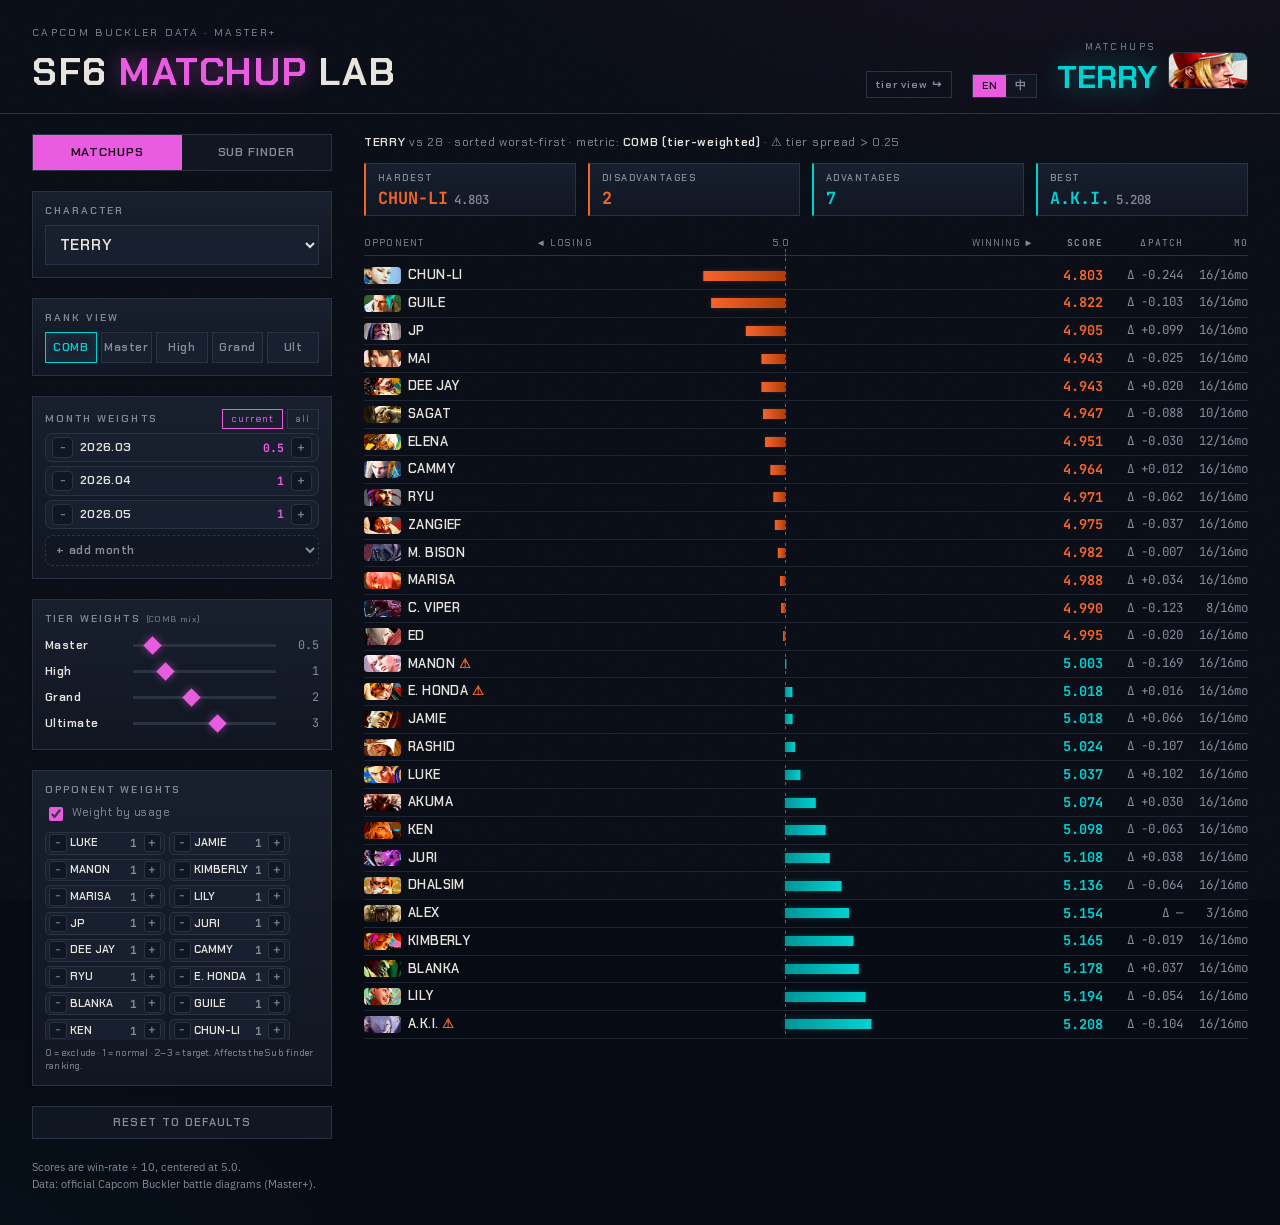
==== web/index.html @ d9acc2a7 "feat: usage-based default opponent weights (sqrt of play rate) Use the Buckler usagerate_master data" ====
<!DOCTYPE html>
<html lang="en">
<head>
  <meta charset="UTF-8">
  <meta name="viewport" content="width=device-width, initial-scale=1.0">
  <title>SF6 Matchup Lab</title>
  <meta name="description" content="Interactive Street Fighter 6 matchup explorer and sub-character finder, built on Capcom Buckler diagram data.">
  <link rel="preconnect" href="https://fonts.googleapis.com">
  <link rel="preconnect" href="https://fonts.gstatic.com" crossorigin>
  <link href="https://fonts.googleapis.com/css2?family=Chakra+Petch:wght@500;600;700&family=IBM+Plex+Sans:wght@400;500;600&family=JetBrains+Mono:wght@500;600;700&display=swap" rel="stylesheet">
  <link rel="stylesheet" href="style.css">
</head>
<body>
  <div class="noise" aria-hidden="true"></div>

  <header class="masthead">
    <div class="masthead-title">
      <span class="kicker" data-i18n="kicker">CAPCOM BUCKLER DATA · MASTER+</span>
      <h1>SF6 <em>MATCHUP</em> LAB</h1>
    </div>
    <div class="masthead-right">
      <a class="alt-link" href="../web-v2/">tier view ↪</a>
      <div class="lang-switch" role="group" aria-label="Language">
        <button data-lang="en" class="active">EN</button>
        <button data-lang="zh">中</button>
      </div>
      <div class="masthead-char">
        <div class="masthead-char-text">
          <span class="char-label" id="view-label">MATCHUPS</span>
          <span class="char-name" id="char-name">TERRY</span>
        </div>
        <img class="char-avatar" id="char-avatar" alt="">
      </div>
    </div>
  </header>

  <div class="layout">
    <aside class="rail" aria-label="Controls">
      <nav class="view-switch" role="tablist" aria-label="View">
        <button role="tab" aria-selected="true" data-view="match" class="active" data-i18n="viewMatch">Matchups</button>
        <button role="tab" aria-selected="false" data-view="subs" data-i18n="viewSubs">Sub finder</button>
      </nav>

      <section class="control">
        <label class="control-label" for="char-select" data-i18n="character">Character</label>
        <select id="char-select"></select>
      </section>

      <section class="control">
        <span class="control-label" id="rank-label" data-i18n="rankView">Rank view</span>
        <div class="rank-tabs" role="tablist" aria-labelledby="rank-label">
          <button role="tab" data-rank="comb" class="active" aria-selected="true" data-i18n="rankComb">COMB</button>
          <button role="tab" data-rank="36" aria-selected="false" data-i18n-rank="36">Master</button>
          <button role="tab" data-rank="40" aria-selected="false" data-i18n-rank="40">High</button>
          <button role="tab" data-rank="41" aria-selected="false" data-i18n-rank="41">Grand</button>
          <button role="tab" data-rank="42" aria-selected="false" data-i18n-rank="42">Ult</button>
        </div>
      </section>

      <section class="control">
        <div class="control-head">
          <span class="control-label" data-i18n="monthWeights">Month weights</span>
          <div class="presets">
            <button data-preset="current" class="active" data-i18n="presetCurrent">current</button>
            <button data-preset="all" data-i18n="presetAll">all</button>
          </div>
        </div>
        <div id="month-sliders"></div>
      </section>

      <section class="control" id="tier-control">
        <span class="control-label"><span data-i18n="tierWeights">Tier weights</span> <small data-i18n="combMix">(COMB mix)</small></span>
        <div id="tier-sliders"></div>
        <small class="tier-hint" id="tier-hint" data-i18n="tierHint">COMB only — pick COMB above</small>
      </section>

      <section class="control" id="exclude-control">
        <span class="control-label" data-i18n="exclude">Exclude characters</span>
        <label class="usage-toggle"><input type="checkbox" id="usage-toggle" checked>
          <span data-i18n="usageWeight">Weight by usage</span></label>
        <div class="exclude-chips" id="exclude-chips"></div>
        <small class="exclude-hint" data-i18n="excludeHint">drop low-sample opponents</small>
      </section>

      <button class="reset-btn" id="reset-btn" data-i18n="reset">Reset to defaults</button>

      <footer class="rail-foot">
        <p data-i18n-html="footer">Scores are win-rate ÷ 10, centered at 5.0.<br>
        Data: kakuhanapp.com mirror of official Buckler diagrams.</p>
      </footer>
    </aside>

    <main class="canvas">
      <div class="canvas-head" id="canvas-head"></div>
      <div class="kpis" id="kpis"></div>
      <div class="axis" id="axis" aria-hidden="true"></div>
      <div class="rows" id="rows" aria-live="polite"></div>
      <p class="loading" id="loading" data-i18n="loading">Loading matrix…</p>
    </main>
  </div>

  <script src="i18n.js"></script>
  <script src="scoring.js"></script>
  <script src="app.js"></script>
</body>
</html>
---- web/style.css ----
:root {
  --bg: oklch(15% 0.02 265);
  --surface: oklch(20% 0.025 265);
  --surface-2: oklch(24% 0.03 265);
  --line: oklch(32% 0.03 265);
  --text: oklch(92% 0.01 90);
  --text-dim: oklch(64% 0.02 265);
  --adv: oklch(78% 0.14 195);
  --adv-deep: oklch(60% 0.12 195);
  --dis: oklch(68% 0.19 40);
  --dis-deep: oklch(52% 0.16 40);
  --accent: oklch(70% 0.23 330);
  --even-line: oklch(50% 0.04 265);

  /* Latin faces first; CJK glyphs fall back to system Chinese fonts */
  --font-display: 'Chakra Petch', 'PingFang SC', 'Microsoft YaHei', sans-serif;
  --font-body: 'IBM Plex Sans', 'PingFang SC', 'Microsoft YaHei', system-ui, sans-serif;
  --font-mono: 'JetBrains Mono', ui-monospace, 'PingFang SC', monospace;

  --space-1: 0.375rem;
  --space-2: 0.75rem;
  --space-3: 1.25rem;
  --space-4: 2rem;

  --dur: 380ms;
  --ease: cubic-bezier(0.16, 1, 0.3, 1);
}

* { box-sizing: border-box; }

body {
  margin: 0;
  background:
    radial-gradient(1100px 500px at 85% -10%, oklch(24% 0.06 330 / 0.35), transparent 60%),
    radial-gradient(900px 600px at -10% 110%, oklch(24% 0.06 195 / 0.3), transparent 60%),
    var(--bg);
  color: var(--text);
  font-family: var(--font-body);
  font-size: 0.92rem;
  line-height: 1.45;
  min-height: 100vh;
}

.noise {
  position: fixed; inset: 0; pointer-events: none; z-index: 1; opacity: 0.05;
  background-image: url("data:image/svg+xml,%3Csvg xmlns='http://www.w3.org/2000/svg' width='160' height='160'%3E%3Cfilter id='n'%3E%3CfeTurbulence type='fractalNoise' baseFrequency='0.9' numOctaves='2'/%3E%3C/filter%3E%3Crect width='160' height='160' filter='url(%23n)'/%3E%3C/svg%3E");
}

/* ---------- masthead ---------- */

.masthead {
  display: flex; justify-content: space-between; align-items: flex-end;
  padding: var(--space-3) var(--space-4) var(--space-2);
  border-bottom: 1px solid var(--line);
  position: relative; z-index: 2;
}

.kicker {
  font-family: var(--font-display);
  font-size: 0.66rem; letter-spacing: 0.22em;
  color: var(--text-dim);
}

.masthead h1 {
  font-family: var(--font-display);
  font-weight: 700;
  font-size: clamp(1.5rem, 1rem + 2vw, 2.4rem);
  letter-spacing: 0.04em;
  margin: 0.1em 0 0;
}

.masthead h1 em {
  font-style: normal;
  color: var(--accent);
  text-shadow: 0 0 22px oklch(70% 0.23 330 / 0.45);
}

.masthead-right {
  display: flex; align-items: flex-end; gap: var(--space-3);
}

.lang-switch {
  display: flex; border: 1px solid var(--line);
  margin-bottom: 0.2rem;
}

.lang-switch button {
  font-family: var(--font-display);
  font-size: 0.66rem; font-weight: 600; letter-spacing: 0.08em;
  padding: 0.25rem 0.55rem;
  background: var(--surface); border: none; color: var(--text-dim);
  cursor: pointer;
  transition: color var(--dur) var(--ease), background var(--dur) var(--ease);
}

.lang-switch button.active {
  background: var(--accent);
  color: oklch(15% 0.05 330);
}

.lang-switch button:not(.active):hover { color: var(--text); }

.alt-link {
  font-family: var(--font-display);
  font-size: 0.66rem; font-weight: 600; letter-spacing: 0.08em;
  color: var(--text-dim); text-decoration: none;
  padding: 0.28rem 0.6rem; border: 1px solid var(--line);
  margin-bottom: 0.2rem;
  transition: color var(--dur) var(--ease), border-color var(--dur) var(--ease);
}

.alt-link:hover { color: var(--accent); border-color: var(--accent); }

.masthead-char { display: flex; align-items: center; justify-content: flex-end; gap: 0.7rem; }
.masthead-char-text { text-align: right; }

/* character headshots (100x46 landscape banner crops from kakuhanapp) */
.char-avatar {
  width: 5rem; aspect-ratio: 100 / 46; object-fit: cover;
  border-radius: 7px; border: 1px solid var(--line);
  background: var(--surface-2); flex: none;
}

.char-label {
  display: block;
  font-family: var(--font-display);
  font-size: 0.62rem; letter-spacing: 0.25em;
  color: var(--text-dim);
}

.char-name {
  font-family: var(--font-display);
  font-weight: 700;
  font-size: clamp(1.2rem, 0.8rem + 1.6vw, 2rem);
  color: var(--adv);
  text-shadow: 0 0 24px oklch(78% 0.14 195 / 0.4);
}

/* ---------- layout ---------- */

.layout {
  display: grid;
  grid-template-columns: 300px 1fr;
  gap: var(--space-4);
  padding: var(--space-3) var(--space-4) var(--space-4);
  position: relative; z-index: 2;
}

@media (max-width: 880px) {
  .layout { grid-template-columns: 1fr; gap: var(--space-3); }
  .masthead { padding-inline: var(--space-3); }
}

/* ---------- rail ---------- */

.rail {
  display: flex; flex-direction: column; gap: var(--space-3);
  align-self: start;
  position: sticky; top: var(--space-3);
}

@media (max-width: 880px) { .rail { position: static; } }

.view-switch {
  display: grid; grid-template-columns: 1fr 1fr;
  border: 1px solid var(--line);
  background: var(--surface);
}

.view-switch button {
  font-family: var(--font-display);
  font-size: 0.78rem; font-weight: 600; letter-spacing: 0.08em;
  text-transform: uppercase;
  padding: 0.6rem 0;
  background: none; border: none; color: var(--text-dim);
  cursor: pointer;
  transition: color var(--dur) var(--ease), background var(--dur) var(--ease);
}

.view-switch button.active {
  background: var(--accent);
  color: oklch(15% 0.05 330);
}

.view-switch button:not(.active):hover { color: var(--text); }

.control {
  background: linear-gradient(180deg, var(--surface-2), var(--surface));
  border: 1px solid var(--line);
  padding: var(--space-2) var(--space-2) var(--space-2);
  box-shadow: 0 1px 3px oklch(0% 0 0 / 0.25);
}

.control-label {
  display: block;
  font-family: var(--font-display);
  font-size: 0.64rem; font-weight: 600; letter-spacing: 0.2em;
  text-transform: uppercase;
  color: var(--text-dim);
  margin-bottom: var(--space-1);
}

.control-label small { letter-spacing: 0.08em; opacity: 0.7; text-transform: none; }

.control-head { display: flex; justify-content: space-between; align-items: baseline; }

select {
  width: 100%;
  background: var(--surface-2);
  color: var(--text);
  border: 1px solid var(--line);
  font-family: var(--font-display);
  font-size: 0.95rem; font-weight: 600; letter-spacing: 0.05em;
  padding: 0.5rem 0.6rem;
}

select:focus-visible, button:focus-visible, input:focus-visible {
  outline: 2px solid var(--accent);
  outline-offset: 1px;
}

.rank-tabs { display: grid; grid-template-columns: repeat(5, 1fr); gap: 4px; }

.rank-tabs button {
  font-family: var(--font-display);
  font-size: 0.72rem; font-weight: 600; letter-spacing: 0.05em;
  padding: 0.45rem 0;
  background: var(--surface-2); border: 1px solid var(--line);
  color: var(--text-dim); cursor: pointer;
  transition: all var(--dur) var(--ease);
}

.rank-tabs button.active {
  border-color: var(--adv);
  color: var(--adv);
  box-shadow: inset 0 0 12px oklch(78% 0.14 195 / 0.12);
}

.presets { display: flex; gap: 4px; }

.presets button {
  font-family: var(--font-display);
  font-size: 0.62rem; letter-spacing: 0.1em;
  padding: 0.15rem 0.5rem;
  background: var(--surface-2); border: 1px solid var(--line);
  color: var(--text-dim); cursor: pointer;
}

.presets button.active { border-color: var(--accent); color: var(--accent); }

.slider-row {
  display: grid;
  grid-template-columns: 4.8rem 1fr 2.2rem;
  align-items: center; gap: 0.6rem;
  padding: 0.28rem 0;
}

.slider-row .slider-name {
  font-family: var(--font-display);
  font-size: 0.74rem; font-weight: 600; letter-spacing: 0.04em;
  color: var(--text);
}

.slider-row .slider-val {
  font-family: var(--font-mono);
  font-size: 0.74rem; text-align: right;
  color: var(--text-dim);
  font-variant-numeric: tabular-nums;
}

/* month weights — active-only stepper list + add picker */
#month-sliders { display: flex; flex-direction: column; gap: 4px; }
.month-w {
  display: grid; grid-template-columns: 1.3rem 1fr 2rem 1.3rem;
  align-items: center; gap: 0.4rem;
  background: var(--surface-2); border: 1px solid var(--line);
  border-radius: 7px; padding: 0.2rem 0.4rem;
}
.month-w .month-name { font-family: var(--font-display); font-size: 0.74rem; font-weight: 600; letter-spacing: 0.04em; color: var(--text); }
.month-w .month-val { font-family: var(--font-mono); font-size: 0.72rem; font-weight: 700; text-align: right; color: var(--accent); font-variant-numeric: tabular-nums; }
.month-step {
  font-family: var(--font-mono); font-size: 0.82rem; line-height: 1;
  width: 1.3rem; height: 1.3rem; padding: 0;
  background: var(--surface); color: var(--text-dim);
  border: 1px solid var(--line); border-radius: 4px; cursor: pointer;
}
.month-step:hover { color: var(--text); border-color: var(--accent); }
.month-add {
  width: 100%; margin-top: 2px;
  font-family: var(--font-display); font-size: 0.74rem; font-weight: 600;
  padding: 0.34rem 0.4rem;
  background: var(--surface); color: var(--text-dim);
  border: 1px dashed var(--line); border-radius: 7px; cursor: pointer;
}
.month-add:hover { border-color: var(--accent); color: var(--text); }

.usage-toggle {
  display: flex; align-items: center; gap: 0.4rem;
  font-family: var(--font-display); font-size: 0.72rem; letter-spacing: 0.04em;
  color: var(--text-dim); cursor: pointer; margin: 0.1rem 0 0.5rem;
}
.usage-toggle input { accent-color: var(--accent); width: 14px; height: 14px; cursor: pointer; }
.usage-toggle:hover { color: var(--text); }

input[type="range"] {
  -webkit-appearance: none; appearance: none;
  width: 100%; height: 3px;
  background: var(--line);
  cursor: pointer;
}

input[type="range"]::-webkit-slider-thumb {
  -webkit-appearance: none; appearance: none;
  width: 13px; height: 13px;
  background: var(--accent);
  border: none; border-radius: 0;
  transform: rotate(45deg);
  box-shadow: 0 0 8px oklch(70% 0.23 330 / 0.5);
}

input[type="range"]::-moz-range-thumb {
  width: 13px; height: 13px;
  background: var(--accent);
  border: none; border-radius: 0;
  transform: rotate(45deg);
}

.check {
  display: flex; align-items: center; gap: 0.5rem;
  font-size: 0.82rem; cursor: pointer;
}

.check small { color: var(--text-dim); }

.check input { accent-color: var(--accent); }

.rail-foot p {
  font-size: 0.7rem; color: var(--text-dim);
  margin: 0; line-height: 1.5;
}

/* per-opponent weight steppers */
.exclude-chips {
  display: flex; flex-wrap: wrap; gap: 4px;
  max-height: 13rem; overflow-y: auto;
}
.exclude-hint {
  display: block; font-family: var(--font-display);
  font-size: 0.6rem; letter-spacing: 0.02em; color: var(--text-dim);
  margin-top: var(--space-1); line-height: 1.4;
}
.opp-w {
  display: inline-flex; align-items: center; gap: 0.2rem;
  background: var(--surface-2); border: 1px solid var(--line);
  border-radius: 5px; padding: 0.1rem 0.2rem;
}
.opp-w .opp-name {
  font-family: var(--font-display); font-size: 0.68rem; font-weight: 600;
  color: var(--text); min-width: 3.4rem;
}
.opp-w .opp-val {
  font-family: var(--font-mono); font-size: 0.7rem; font-weight: 700;
  color: var(--text-dim); min-width: 0.8rem; text-align: center;
}
.opp-step {
  font-family: var(--font-mono); font-size: 0.8rem; line-height: 1;
  width: 1.1rem; height: 1.1rem; padding: 0;
  background: var(--surface); color: var(--text-dim);
  border: 1px solid var(--line); border-radius: 3px; cursor: pointer;
}
.opp-step:hover { color: var(--text); border-color: var(--accent); }
.opp-w.excluded { opacity: 0.5; }
.opp-w.excluded .opp-name { text-decoration: line-through; }
.opp-w.excluded .opp-val { color: var(--dis); }
.opp-w.targeted { border-color: var(--accent); box-shadow: inset 0 0 0 1px var(--accent); }
.opp-w.targeted .opp-val { color: var(--accent); }

/* tier weights disabled when a single rank is in view (COMB-only control) */
.control.disabled #tier-sliders { opacity: 0.35; pointer-events: none; }
.tier-hint {
  display: none;
  font-family: var(--font-display);
  font-size: 0.62rem; letter-spacing: 0.04em;
  color: var(--accent);
  margin-top: var(--space-1);
}
.control.disabled .tier-hint { display: block; }

.reset-btn {
  font-family: var(--font-display);
  font-size: 0.7rem; font-weight: 600; letter-spacing: 0.12em;
  text-transform: uppercase;
  padding: 0.55rem;
  background: var(--surface); color: var(--text-dim);
  border: 1px solid var(--line);
  cursor: pointer;
  transition: color var(--dur) var(--ease), border-color var(--dur) var(--ease);
}

.reset-btn:hover { color: var(--accent); border-color: var(--accent); }

/* ---------- canvas ---------- */

.canvas { min-width: 0; }

.canvas-head {
  font-family: var(--font-display);
  font-size: 0.74rem; letter-spacing: 0.06em;
  color: var(--text-dim);
  margin-bottom: var(--space-2);
  min-height: 1.2em;
}

.canvas-head b { color: var(--text); font-weight: 600; }

/* key-indicator strip — scannable headline metrics above the table */
.kpis {
  display: flex; gap: var(--space-2);
  margin-bottom: var(--space-3); flex-wrap: wrap;
}

.kpi {
  flex: 1 1 0; min-width: 7.5rem;
  background: linear-gradient(180deg, var(--surface-2), var(--surface));
  border: 1px solid var(--line);
  border-left: 2px solid var(--line);
  padding: 0.5rem 0.75rem;
  display: flex; flex-direction: column; gap: 0.2rem;
}

.kpi.adv { border-left-color: var(--adv); }
.kpi.dis { border-left-color: var(--dis); }

.kpi-label {
  font-family: var(--font-display);
  font-size: 0.58rem; font-weight: 600; letter-spacing: 0.16em;
  text-transform: uppercase; color: var(--text-dim);
}

.kpi-val {
  font-family: var(--font-mono); font-weight: 700;
  font-size: 1.05rem; line-height: 1.1;
  display: flex; align-items: baseline; gap: 0.4rem;
  white-space: nowrap; overflow: hidden; text-overflow: ellipsis;
}

.kpi.adv .kpi-val { color: var(--adv); }
.kpi.dis .kpi-val { color: var(--dis); }

.kpi-val small {
  font-family: var(--font-mono); font-size: 0.78rem; font-weight: 500;
  color: var(--text-dim);
}

body.view-match { --num-col: 12.6rem; }
body.view-subs { --num-col: 24rem; }

.axis {
  display: grid;
  grid-template-columns: var(--name-col, 10rem) 1fr var(--num-col, 12.6rem);
  gap: var(--space-2);
  font-family: var(--font-display);
  font-size: 0.6rem; letter-spacing: 0.12em;
  color: var(--text-dim);
  padding-bottom: 0.3rem;
  border-bottom: 1px solid var(--line);
  margin-bottom: 0.4rem;
}

.axis .axis-bar { display: flex; justify-content: space-between; position: relative; }

.axis .axis-bar::after {
  content: ''; position: absolute; left: 50%; top: 1.3em; bottom: -0.7rem;
  border-left: 1px dashed var(--even-line);
}

.rows { display: flex; flex-direction: column; position: relative; }

.row {
  display: grid;
  grid-template-columns: var(--name-col, 10rem) 1fr var(--num-col, 12.6rem);
  gap: var(--space-2);
  align-items: center;
  padding: 0.22rem 0;
  border-bottom: 1px solid oklch(26% 0.025 265);
  transition: background var(--dur) var(--ease);
}

.row { cursor: pointer; }
.row:hover { background: oklch(22% 0.03 265 / 0.6); }
.row:hover .name { color: var(--accent); }

.row .name {
  display: flex; align-items: center; gap: 0.45rem; min-width: 0;
}
.row-avatar {
  width: 2.3rem; aspect-ratio: 100 / 46; object-fit: cover;
  border-radius: 4px; flex: none; background: var(--surface-2);
}
.row .row-name-text {
  font-family: var(--font-display);
  font-size: 0.8rem; font-weight: 600; letter-spacing: 0.03em;
  white-space: nowrap; overflow: hidden; text-overflow: ellipsis;
}

.row .name .flag { color: var(--dis); margin-left: 0.3em; }

.bar-track { position: relative; height: 14px; }

.bar-track::before {
  content: ''; position: absolute; left: 50%; top: -3px; bottom: -3px;
  border-left: 1px dashed var(--even-line);
}

.bar {
  position: absolute; top: 2px; bottom: 2px; width: 50%;
  transform-origin: left center;
  transform: scaleX(0);
  transition: transform var(--dur) var(--ease), background var(--dur) var(--ease);
}

.bar.adv {
  left: 50%;
  background: linear-gradient(90deg, var(--adv-deep), var(--adv));
  box-shadow: 0 0 10px oklch(78% 0.14 195 / 0.25);
}

.bar.dis {
  left: 0; transform-origin: right center;
  background: linear-gradient(270deg, var(--dis-deep), var(--dis));
  box-shadow: 0 0 10px oklch(68% 0.19 40 / 0.25);
}

/* Shared numeric columns: identical fixed widths in the axis header and every
   data row, so values line up under their labels in both languages. */
.nums {
  display: flex; justify-content: flex-end; gap: 0.7rem;
  font-variant-numeric: tabular-nums; white-space: nowrap;
}
/* separate the score group (COVER/SPEC/STR) from the cue group (W3/CORR/SHARED) */
.nums .c-w3 { margin-left: 0.6rem; }

.row .nums { font-size: 0.78rem; }

.col-main { font-family: var(--font-mono); font-weight: 700; text-align: right; }
.col-sub { font-family: var(--font-mono); color: var(--text-dim); text-align: right; }

.row .nums .col-main { font-size: 0.85rem; }
.col-main.adv { color: var(--adv); }
.col-main.dis { color: var(--dis); }
.col-sub.neg, .col-sub.adv { color: var(--adv); }
.col-sub.pos, .col-sub.dis { color: var(--dis); }

/* sortable sub-finder column headers (axis row only) */
.axis .col-sort { cursor: pointer; transition: color var(--duration-fast, 150ms) ease; }
.axis .col-sort:hover { color: var(--text); }
.axis .col-sort.active { color: var(--accent); }

/* per-column fixed widths (match view) */
.c-score { width: 3.6rem; }
.c-dpatch { width: 4.4rem; }
.c-mo { width: 3.4rem; }
/* per-column fixed widths (subs view) */
.c-cover { width: 3.5rem; }
.c-spec { width: 3.5rem; }
.c-str { width: 2.9rem; }
.c-w3 { width: 3.3rem; }
.c-corr { width: 3.1rem; }
.c-shared { width: 3.2rem; }

.loading { color: var(--text-dim); font-family: var(--font-display); letter-spacing: 0.1em; }

@media (max-width: 640px) {
  :root { --name-col: 6.2rem; }
  body.view-match, body.view-subs { --num-col: 4rem; }
  .col-sub { display: none; }
  .row-avatar { display: none; }
}

@media (prefers-reduced-motion: reduce) {
  * { transition-duration: 0.01ms !important; }
}
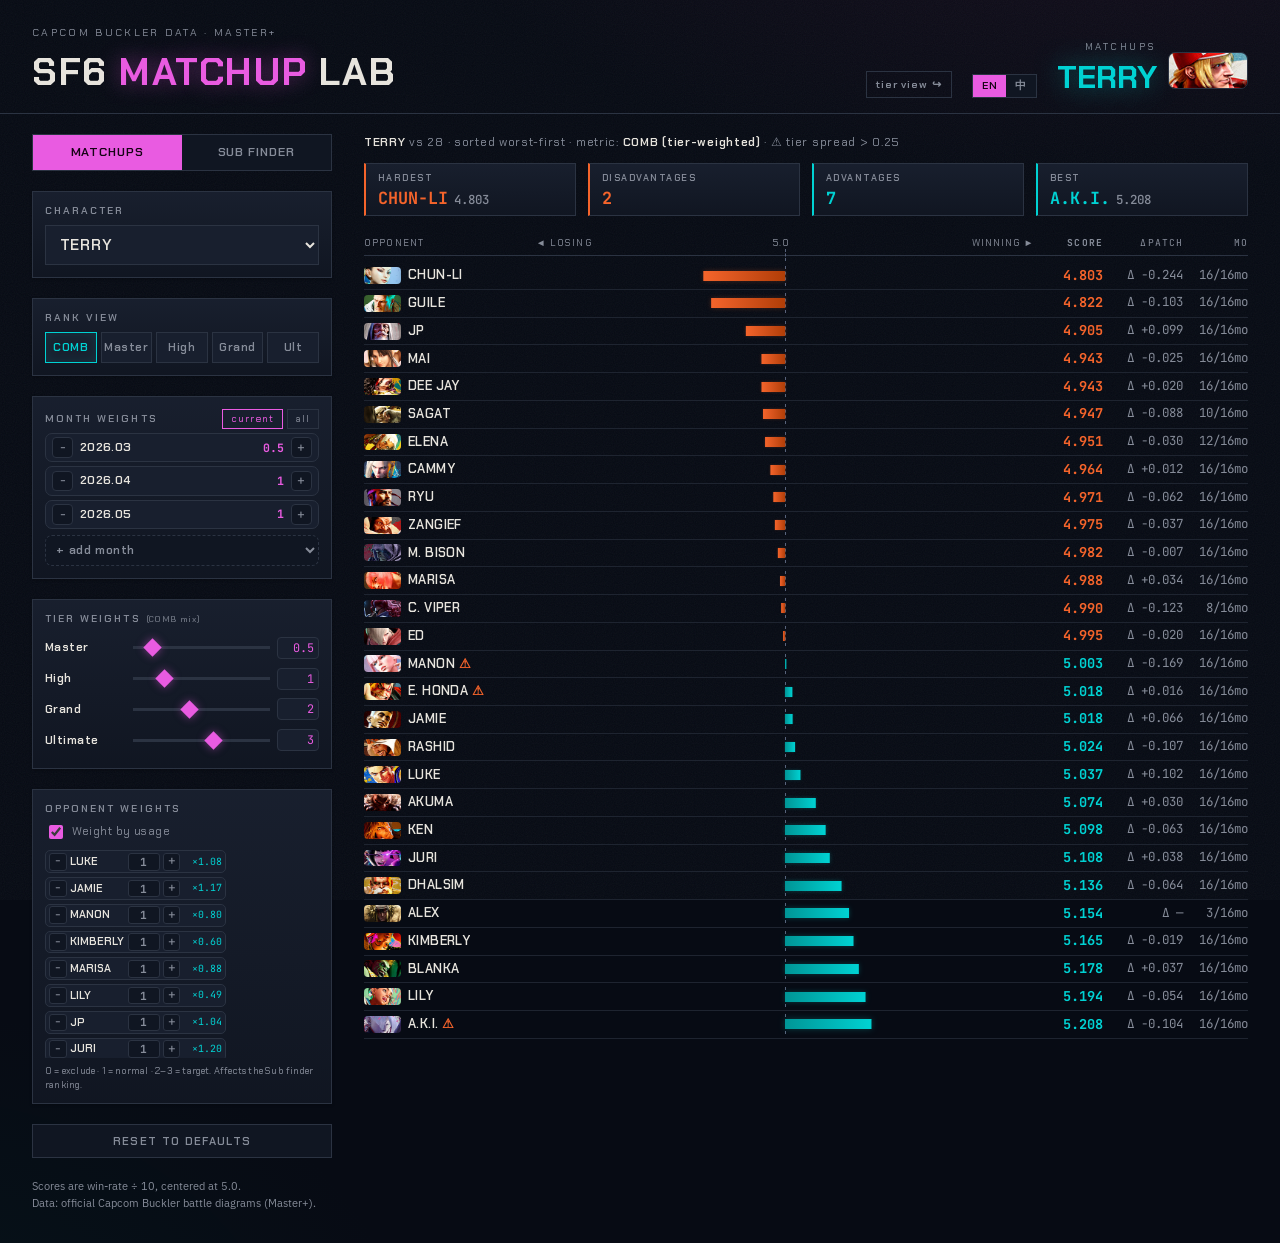
==== commit 27030efe: "docs: synthesize improvement ideas; fix stale v1 footer attribution - Add algorithm/UX/social idea a" ====
--- a/web/index.html
+++ b/web/index.html
@@ -86,7 +86,7 @@
 
       <footer class="rail-foot">
         <p data-i18n-html="footer">Scores are win-rate ÷ 10, centered at 5.0.<br>
-        Data: kakuhanapp.com mirror of official Buckler diagrams.</p>
+        Data: official Capcom Buckler battle diagrams (Master+).</p>
       </footer>
     </aside>
 
--- a/web/style.css
+++ b/web/style.css
@@ -250,7 +250,7 @@
 
 .slider-row {
   display: grid;
-  grid-template-columns: 4.8rem 1fr 2.2rem;
+  grid-template-columns: 4.8rem 1fr 2.6rem;
   align-items: center; gap: 0.6rem;
   padding: 0.28rem 0;
 }
@@ -261,12 +261,19 @@
   color: var(--text);
 }
 
+/* editable numeric value box (tier weights) */
 .slider-row .slider-val {
-  font-family: var(--font-mono);
+  width: 100%; font-family: var(--font-mono);
   font-size: 0.74rem; text-align: right;
-  color: var(--text-dim);
-  font-variant-numeric: tabular-nums;
-}
+  color: var(--accent); font-variant-numeric: tabular-nums;
+  background: var(--surface-2); border: 1px solid var(--line);
+  border-radius: 4px; padding: 0.12rem 0.25rem;
+}
+.slider-row .slider-val:focus-visible { outline: 1px solid var(--accent); }
+/* hide number spinners */
+.slider-val::-webkit-outer-spin-button, .slider-val::-webkit-inner-spin-button,
+.opp-val::-webkit-outer-spin-button, .opp-val::-webkit-inner-spin-button { -webkit-appearance: none; margin: 0; }
+.slider-val, .opp-val { -moz-appearance: textfield; }
 
 /* month weights — active-only stepper list + add picker */
 #month-sliders { display: flex; flex-direction: column; gap: 4px; }
@@ -360,8 +367,16 @@
 }
 .opp-w .opp-val {
   font-family: var(--font-mono); font-size: 0.7rem; font-weight: 700;
-  color: var(--text-dim); min-width: 0.8rem; text-align: center;
-}
+  color: var(--text-dim); width: 2rem; text-align: center;
+  background: var(--surface); border: 1px solid var(--line);
+  border-radius: 3px; padding: 0.05rem 0.1rem;
+}
+.opp-w .opp-val:focus-visible { outline: 1px solid var(--accent); }
+.opp-w .opp-usage {
+  font-family: var(--font-mono); font-size: 0.62rem; color: var(--adv);
+  min-width: 2.4rem; text-align: right;
+}
+.opp-w .opp-usage:empty { display: none; }
 .opp-step {
   font-family: var(--font-mono); font-size: 0.8rem; line-height: 1;
   width: 1.1rem; height: 1.1rem; padding: 0;
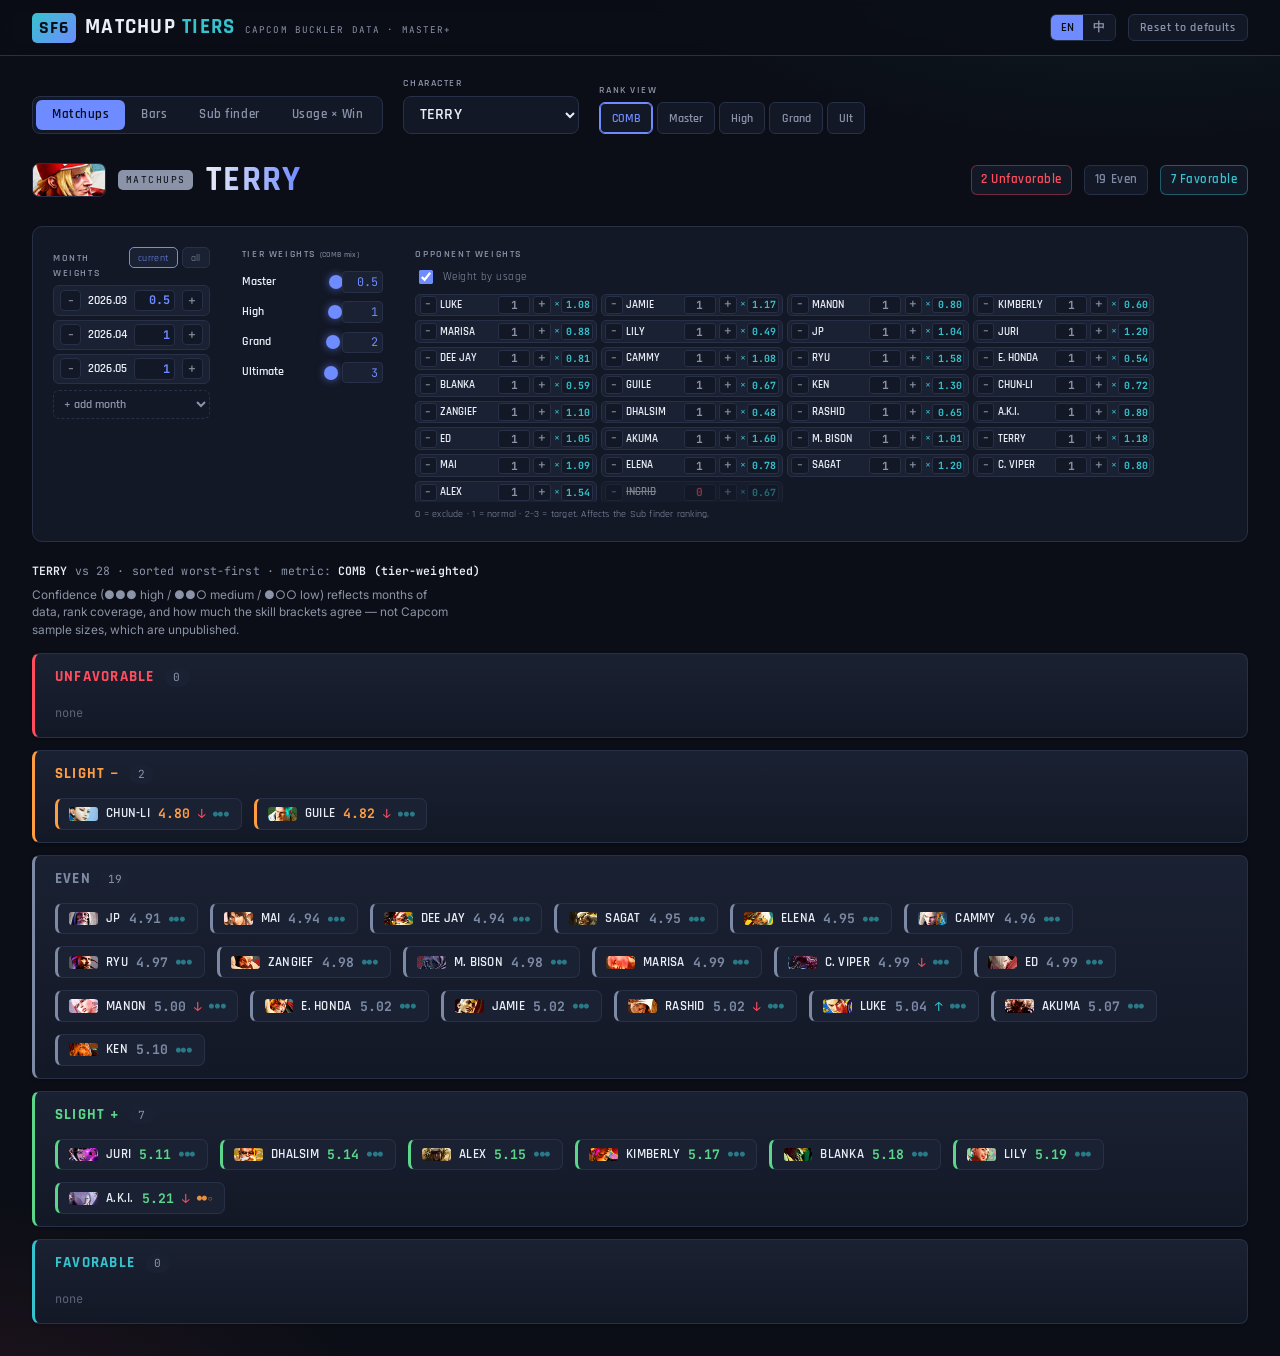
==== commit 22d088b1: "refactor(web): make merged v2 the canonical /web/; redirect /web-v2/ v1's bar table now lives as the" ====
--- a/web/index.html
+++ b/web/index.html
@@ -4,60 +4,63 @@
   <meta charset="UTF-8">
   <meta name="viewport" content="width=device-width, initial-scale=1.0">
   <title>SF6 Matchup Lab</title>
-  <meta name="description" content="Interactive Street Fighter 6 matchup explorer and sub-character finder, built on Capcom Buckler diagram data.">
+  <meta name="description" content="Street Fighter 6 matchup tier list and sub-character finder, built on Capcom Buckler diagram data.">
   <link rel="preconnect" href="https://fonts.googleapis.com">
   <link rel="preconnect" href="https://fonts.gstatic.com" crossorigin>
-  <link href="https://fonts.googleapis.com/css2?family=Chakra+Petch:wght@500;600;700&family=IBM+Plex+Sans:wght@400;500;600&family=JetBrains+Mono:wght@500;600;700&display=swap" rel="stylesheet">
+  <link href="https://fonts.googleapis.com/css2?family=Rajdhani:wght@500;600;700&family=Inter:wght@400;500;600&family=JetBrains+Mono:wght@500;600;700&display=swap" rel="stylesheet">
   <link rel="stylesheet" href="style.css">
 </head>
 <body>
-  <div class="noise" aria-hidden="true"></div>
-
-  <header class="masthead">
-    <div class="masthead-title">
-      <span class="kicker" data-i18n="kicker">CAPCOM BUCKLER DATA · MASTER+</span>
-      <h1>SF6 <em>MATCHUP</em> LAB</h1>
+  <header class="topbar">
+    <div class="brand">
+      <span class="brand-mark">SF6</span>
+      <span class="brand-name">MATCHUP <em>TIERS</em></span>
+      <span class="brand-kicker" data-i18n="kicker">CAPCOM BUCKLER DATA · MASTER+</span>
     </div>
-    <div class="masthead-right">
-      <a class="alt-link" href="../web-v2/">tier view ↪</a>
+    <div class="topbar-right">
       <div class="lang-switch" role="group" aria-label="Language">
         <button data-lang="en" class="active">EN</button>
         <button data-lang="zh">中</button>
       </div>
-      <div class="masthead-char">
-        <div class="masthead-char-text">
-          <span class="char-label" id="view-label">MATCHUPS</span>
-          <span class="char-name" id="char-name">TERRY</span>
-        </div>
-        <img class="char-avatar" id="char-avatar" alt="">
-      </div>
+      <button class="reset-btn" id="reset-btn" data-i18n="reset">Reset to defaults</button>
     </div>
   </header>
 
-  <div class="layout">
-    <aside class="rail" aria-label="Controls">
-      <nav class="view-switch" role="tablist" aria-label="View">
-        <button role="tab" aria-selected="true" data-view="match" class="active" data-i18n="viewMatch">Matchups</button>
-        <button role="tab" aria-selected="false" data-view="subs" data-i18n="viewSubs">Sub finder</button>
-      </nav>
+  <div class="toolbar">
+    <nav class="view-switch" role="tablist" aria-label="View">
+      <button role="tab" aria-selected="true" data-view="match" class="active" data-i18n="viewMatch">Matchups</button>
+      <button role="tab" aria-selected="false" data-view="bars" data-i18n="viewBars">Bars</button>
+      <button role="tab" aria-selected="false" data-view="subs" data-i18n="viewSubs">Sub finder</button>
+      <button role="tab" aria-selected="false" data-view="scatter" data-i18n="viewScatter">Usage × Win</button>
+    </nav>
+    <label class="char-field">
+      <span class="control-label" data-i18n="character">Character</span>
+      <select id="char-select"></select>
+    </label>
+    <div class="rank-field">
+      <span class="control-label" id="rank-label" data-i18n="rankView">Rank view</span>
+      <div class="rank-tabs" role="tablist" aria-labelledby="rank-label">
+        <button role="tab" data-rank="comb" class="active" aria-selected="true" data-i18n="rankComb">COMB</button>
+        <button role="tab" data-rank="36" aria-selected="false" data-i18n-rank="36">Master</button>
+        <button role="tab" data-rank="40" aria-selected="false" data-i18n-rank="40">High</button>
+        <button role="tab" data-rank="41" aria-selected="false" data-i18n-rank="41">Grand</button>
+        <button role="tab" data-rank="42" aria-selected="false" data-i18n-rank="42">Ult</button>
+      </div>
+    </div>
+  </div>
 
-      <section class="control">
-        <label class="control-label" for="char-select" data-i18n="character">Character</label>
-        <select id="char-select"></select>
-      </section>
+  <main class="board">
+    <section class="hero">
+      <div class="hero-id">
+        <img class="char-avatar" id="char-avatar" alt="">
+        <span class="view-label" id="view-label">MATCHUPS</span>
+        <span class="char-name" id="char-name">TERRY</span>
+      </div>
+      <div class="hero-summary" id="hero-summary"></div>
+    </section>
 
-      <section class="control">
-        <span class="control-label" id="rank-label" data-i18n="rankView">Rank view</span>
-        <div class="rank-tabs" role="tablist" aria-labelledby="rank-label">
-          <button role="tab" data-rank="comb" class="active" aria-selected="true" data-i18n="rankComb">COMB</button>
-          <button role="tab" data-rank="36" aria-selected="false" data-i18n-rank="36">Master</button>
-          <button role="tab" data-rank="40" aria-selected="false" data-i18n-rank="40">High</button>
-          <button role="tab" data-rank="41" aria-selected="false" data-i18n-rank="41">Grand</button>
-          <button role="tab" data-rank="42" aria-selected="false" data-i18n-rank="42">Ult</button>
-        </div>
-      </section>
-
-      <section class="control">
+    <section class="controls-card">
+      <div class="ctl-group">
         <div class="control-head">
           <span class="control-label" data-i18n="monthWeights">Month weights</span>
           <div class="presets">
@@ -66,38 +69,26 @@
           </div>
         </div>
         <div id="month-sliders"></div>
-      </section>
-
-      <section class="control" id="tier-control">
+      </div>
+      <div class="ctl-group" id="tier-control">
         <span class="control-label"><span data-i18n="tierWeights">Tier weights</span> <small data-i18n="combMix">(COMB mix)</small></span>
         <div id="tier-sliders"></div>
         <small class="tier-hint" id="tier-hint" data-i18n="tierHint">COMB only — pick COMB above</small>
-      </section>
-
-      <section class="control" id="exclude-control">
+      </div>
+      <div class="ctl-group ctl-group-end" id="exclude-control">
         <span class="control-label" data-i18n="exclude">Exclude characters</span>
         <label class="usage-toggle"><input type="checkbox" id="usage-toggle" checked>
           <span data-i18n="usageWeight">Weight by usage</span></label>
         <div class="exclude-chips" id="exclude-chips"></div>
         <small class="exclude-hint" data-i18n="excludeHint">drop low-sample opponents</small>
-      </section>
+      </div>
+    </section>
 
-      <button class="reset-btn" id="reset-btn" data-i18n="reset">Reset to defaults</button>
-
-      <footer class="rail-foot">
-        <p data-i18n-html="footer">Scores are win-rate ÷ 10, centered at 5.0.<br>
-        Data: official Capcom Buckler battle diagrams (Master+).</p>
-      </footer>
-    </aside>
-
-    <main class="canvas">
-      <div class="canvas-head" id="canvas-head"></div>
-      <div class="kpis" id="kpis"></div>
-      <div class="axis" id="axis" aria-hidden="true"></div>
-      <div class="rows" id="rows" aria-live="polite"></div>
-      <p class="loading" id="loading" data-i18n="loading">Loading matrix…</p>
-    </main>
-  </div>
+    <div class="caption" id="caption"></div>
+    <p class="reliab-legend" id="reliab-legend" hidden></p>
+    <div class="lanes" id="lanes" aria-live="polite"></div>
+    <p class="loading" id="loading" data-i18n="loading">Loading matrix…</p>
+  </main>
 
   <script src="i18n.js"></script>
   <script src="scoring.js"></script>
--- a/web/style.css
+++ b/web/style.css
@@ -1,597 +1,546 @@
+/* SF6 Matchup Lab — v2 "Tier View": bold dark esports tier-list.
+   Red↔blue "versus" diverging tier palette, indigo UI accent, condensed display.
+   Shares app/scoring/i18n logic with v1; distinct IA (chips grouped into bands). */
+
 :root {
-  --bg: oklch(15% 0.02 265);
-  --surface: oklch(20% 0.025 265);
+  --bg: #0B0E16;
+  --surface: #131826;
+  --raised: #1A2132;
+  --line: #283047;
+  --line-soft: #1F2740;
+  --text: #EAEEF7;
+  --text-dim: #8A93A8;
+
+  --accent: #6E8BFF;          /* indigo — interactive, NOT in the tier scale */
+
+  /* versus diverging tier scale: hot (bad) → cool (good) */
+  --t-dis: #FF4D5E;
+  --t-sdis: #FF9D42;
+  --t-even: #7C8AA5;
+  --t-sadv: #5BD68A;
+  --t-adv: #36C2CE;
+
+  --font-display: 'Rajdhani', 'Chakra Petch', system-ui, 'PingFang SC', 'Microsoft YaHei', sans-serif;
+  --font-body: 'Inter', system-ui, 'PingFang SC', 'Microsoft YaHei', sans-serif;
+  --font-mono: 'JetBrains Mono', ui-monospace, monospace;
+
+  --space-1: 0.375rem;
+  --space-2: 0.75rem;
+  --space-3: 1.25rem;
+  --space-4: 2rem;
+  --radius: 10px;
+  --dur: 300ms;
+  --ease: cubic-bezier(0.16, 1, 0.3, 1);
+}
+
+* { box-sizing: border-box; }
+
+body {
+  margin: 0;
+  background:
+    radial-gradient(900px 420px at 88% -8%, rgba(54, 194, 206, 0.10), transparent 60%),
+    radial-gradient(800px 460px at -6% 108%, rgba(255, 77, 94, 0.10), transparent 60%),
+    var(--bg);
+  color: var(--text);
+  font-family: var(--font-body);
+  font-size: 0.92rem; line-height: 1.5;
+  min-height: 100vh;
+}
+
+/* ---------- topbar ---------- */
+
+.topbar {
+  display: flex; justify-content: space-between; align-items: center; gap: var(--space-3);
+  padding: var(--space-2) var(--space-4);
+  border-bottom: 1px solid var(--line);
+  background: rgba(11, 14, 22, 0.85); backdrop-filter: blur(8px);
+  position: sticky; top: 0; z-index: 50;
+}
+
+.brand { display: flex; align-items: baseline; gap: 0.6rem; flex-wrap: wrap; }
+
+.brand-mark {
+  font-family: var(--font-display); font-weight: 700; font-size: 1.15rem;
+  color: #0B0E16; background: linear-gradient(135deg, var(--t-adv), var(--accent));
+  padding: 0.08rem 0.45rem; border-radius: 5px; letter-spacing: 0.04em;
+}
+
+.brand-name {
+  font-family: var(--font-display); font-weight: 700; font-size: 1.3rem;
+  letter-spacing: 0.06em; text-transform: uppercase;
+}
+
+.brand-name em { font-style: normal; color: var(--t-adv); }
+
+.brand-kicker { font-family: var(--font-mono); font-size: 0.58rem; letter-spacing: 0.12em; color: var(--text-dim); }
+
+.topbar-right { display: flex; align-items: center; gap: var(--space-2); }
+
+.alt-link {
+  font-family: var(--font-display); font-size: 0.78rem; font-weight: 600; letter-spacing: 0.04em;
+  color: var(--text-dim); text-decoration: none;
+  padding: 0.3rem 0.6rem; border: 1px solid var(--line); border-radius: 6px;
+  transition: color var(--dur) var(--ease), border-color var(--dur) var(--ease);
+}
+.alt-link:hover { color: var(--accent); border-color: var(--accent); }
+
+.lang-switch { display: flex; border: 1px solid var(--line); border-radius: 6px; overflow: hidden; }
+.lang-switch button {
+  font-family: var(--font-display); font-size: 0.74rem; font-weight: 600;
+  padding: 0.28rem 0.6rem; background: var(--surface); color: var(--text-dim); border: none; cursor: pointer;
+  transition: background var(--dur) var(--ease), color var(--dur) var(--ease);
+}
+.lang-switch button.active { background: var(--accent); color: #0B0E16; }
+.lang-switch button:not(.active):hover { color: var(--text); }
+
+.reset-btn {
+  font-family: var(--font-display); font-size: 0.74rem; font-weight: 600; letter-spacing: 0.06em;
+  padding: 0.32rem 0.7rem; border-radius: 6px;
+  background: var(--surface); color: var(--text-dim); border: 1px solid var(--line); cursor: pointer;
+  transition: color var(--dur) var(--ease), border-color var(--dur) var(--ease);
+}
+.reset-btn:hover { color: var(--t-dis); border-color: var(--t-dis); }
+
+/* ---------- toolbar ---------- */
+
+.toolbar { display: flex; align-items: flex-end; gap: var(--space-3); flex-wrap: wrap; padding: var(--space-3) var(--space-4) 0; }
+
+.control-label {
+  display: block; font-family: var(--font-display);
+  font-size: 0.62rem; font-weight: 600; letter-spacing: 0.16em; text-transform: uppercase;
+  color: var(--text-dim); margin-bottom: 0.3rem;
+}
+.control-label small { letter-spacing: 0.04em; text-transform: none; opacity: 0.8; }
+
+.view-switch { display: flex; background: var(--surface); border: 1px solid var(--line); border-radius: 8px; padding: 3px; }
+.view-switch button {
+  font-family: var(--font-display); font-size: 0.82rem; font-weight: 600; letter-spacing: 0.04em;
+  padding: 0.4rem 1rem; border: none; border-radius: 6px; background: none; color: var(--text-dim); cursor: pointer;
+  transition: background var(--dur) var(--ease), color var(--dur) var(--ease);
+}
+.view-switch button.active { background: var(--accent); color: #0B0E16; }
+.view-switch button:not(.active):hover { color: var(--text); }
+
+.char-field select {
+  font-family: var(--font-display); font-size: 1rem; font-weight: 600; letter-spacing: 0.02em;
+  padding: 0.4rem 0.7rem; min-width: 11rem;
+  background: var(--surface); color: var(--text); border: 1px solid var(--line); border-radius: 8px;
+}
+
+.rank-tabs { display: flex; gap: 4px; }
+.rank-tabs button {
+  font-family: var(--font-display); font-size: 0.78rem; font-weight: 600;
+  padding: 0.42rem 0.7rem; border-radius: 6px;
+  background: var(--surface); border: 1px solid var(--line); color: var(--text-dim); cursor: pointer;
+  transition: all var(--dur) var(--ease);
+}
+.rank-tabs button.active { border-color: var(--accent); color: var(--accent); box-shadow: inset 0 0 0 1px var(--accent); }
+
+/* ---------- board / hero ---------- */
+
+.board { padding: var(--space-3) var(--space-4) var(--space-4); }
+
+.hero {
+  display: flex; align-items: center; justify-content: space-between; gap: var(--space-3);
+  flex-wrap: wrap; margin-bottom: var(--space-3);
+}
+
+.hero-id { display: flex; align-items: center; gap: 0.8rem; }
+
+/* character headshots (100x46 landscape banner crops from kakuhanapp) */
+.char-avatar {
+  width: 4.6rem; aspect-ratio: 100 / 46; object-fit: cover;
+  border-radius: 7px; border: 1px solid var(--line); background: var(--raised); flex: none;
+}
+
+.view-label {
+  font-family: var(--font-mono); font-size: 0.6rem; letter-spacing: 0.16em;
+  color: var(--bg); background: var(--text-dim); padding: 0.15rem 0.45rem; border-radius: 5px;
+}
+
+.char-name {
+  font-family: var(--font-display); font-weight: 700; font-size: 2.2rem;
+  letter-spacing: 0.04em; text-transform: uppercase;
+  background: linear-gradient(90deg, var(--text), var(--accent));
+  -webkit-background-clip: text; background-clip: text; -webkit-text-fill-color: transparent;
+}
+
+.hero-summary { display: flex; gap: var(--space-2); flex-wrap: wrap; }
+.hero-summary .sum {
+  font-family: var(--font-display); font-weight: 600; font-size: 0.8rem; letter-spacing: 0.04em;
+  padding: 0.3rem 0.6rem; border-radius: 6px; border: 1px solid var(--line); background: var(--surface);
+}
+.hero-summary .sum.dis { color: var(--t-dis); border-color: rgba(255, 77, 94, 0.4); }
+.hero-summary .sum.even { color: var(--t-even); }
+.hero-summary .sum.adv { color: var(--t-adv); border-color: rgba(54, 194, 206, 0.4); }
+
+/* ---------- controls ---------- */
+
+.controls-card {
+  display: grid; grid-template-columns: 1.5fr 1fr auto; gap: var(--space-4); align-items: start;
+  background: var(--surface); border: 1px solid var(--line); border-radius: var(--radius);
+  padding: var(--space-3); margin-bottom: var(--space-3);
+}
+.control-head { display: flex; justify-content: space-between; align-items: baseline; }
+.presets { display: flex; gap: 4px; }
+.presets button {
+  font-family: var(--font-display); font-size: 0.64rem; letter-spacing: 0.04em;
+  padding: 0.15rem 0.5rem; border-radius: 5px; background: var(--raised); border: 1px solid var(--line);
+  color: var(--text-dim); cursor: pointer;
+}
+.presets button.active { border-color: var(--accent); color: var(--accent); }
+
+.slider-row { display: grid; grid-template-columns: 4.8rem 1fr 2.6rem; align-items: center; gap: 0.6rem; padding: 0.26rem 0; }
+.slider-row .slider-name { font-family: var(--font-display); font-size: 0.76rem; font-weight: 600; color: var(--text); }
+.slider-row .slider-val { width: 100%; font-family: var(--font-mono); font-size: 0.74rem; text-align: right; color: var(--accent); font-variant-numeric: tabular-nums; background: var(--raised); border: 1px solid var(--line); border-radius: 4px; padding: 0.12rem 0.25rem; }
+.slider-row .slider-val:focus-visible { outline: 1px solid var(--accent); }
+.slider-val::-webkit-outer-spin-button, .slider-val::-webkit-inner-spin-button,
+.opp-val::-webkit-outer-spin-button, .opp-val::-webkit-inner-spin-button,
+.month-val::-webkit-outer-spin-button, .month-val::-webkit-inner-spin-button,
+.opp-usage::-webkit-outer-spin-button, .opp-usage::-webkit-inner-spin-button { -webkit-appearance: none; margin: 0; }
+.slider-val, .opp-val, .month-val, .opp-usage { -moz-appearance: textfield; }
+
+input[type="range"] { -webkit-appearance: none; appearance: none; width: 100%; height: 4px; border-radius: 2px; background: var(--line); cursor: pointer; }
+input[type="range"]::-webkit-slider-thumb { -webkit-appearance: none; appearance: none; width: 14px; height: 14px; border-radius: 50%; background: var(--accent); border: none; box-shadow: 0 0 8px rgba(110, 139, 255, 0.6); }
+input[type="range"]::-moz-range-thumb { width: 14px; height: 14px; border-radius: 50%; background: var(--accent); border: none; }
+
+/* month weights — active-only stepper list + add picker */
+#month-sliders { display: flex; flex-direction: column; gap: 4px; }
+.month-w { display: grid; grid-template-columns: 1.3rem 1fr 2.6rem 1.3rem; align-items: center; gap: 0.4rem; background: var(--raised); border: 1px solid var(--line); border-radius: 6px; padding: 0.2rem 0.4rem; }
+.month-name { font-family: var(--font-display); font-size: 0.78rem; font-weight: 600; color: var(--text); letter-spacing: 0.02em; }
+.month-val { font-family: var(--font-mono); font-size: 0.74rem; font-weight: 700; color: var(--accent); text-align: right; font-variant-numeric: tabular-nums; background: var(--surface); border: 1px solid var(--line); border-radius: 4px; padding: 0.12rem 0.25rem; width: 100%; }
+.month-val:focus-visible { outline: 1px solid var(--accent); }
+.month-step { font-family: var(--font-mono); font-size: 0.82rem; line-height: 1; width: 1.3rem; height: 1.3rem; padding: 0; background: var(--surface); color: var(--text-dim); border: 1px solid var(--line); border-radius: 4px; cursor: pointer; }
+.month-step:hover { color: var(--text); border-color: var(--accent); }
+.month-add { width: 100%; margin-top: 2px; font-family: var(--font-display); font-size: 0.74rem; font-weight: 600; padding: 0.32rem 0.4rem; background: var(--surface); color: var(--text-dim); border: 1px dashed var(--line); border-radius: 6px; cursor: pointer; }
+.month-add:hover { border-color: var(--accent); color: var(--text); }
+
+.usage-toggle {
+  display: flex; align-items: center; gap: 0.4rem;
+  font-family: var(--font-display); font-size: 0.7rem; letter-spacing: 0.04em;
+  color: var(--text-dim); cursor: pointer; margin: 0.1rem 0 0.4rem;
+}
+.usage-toggle input { accent-color: var(--accent); width: 14px; height: 14px; cursor: pointer; }
+.usage-toggle:hover { color: var(--text); }
+
+.check { display: flex; align-items: center; gap: 0.5rem; font-size: 0.82rem; cursor: pointer; }
+.check small { color: var(--text-dim); }
+.check input { accent-color: var(--accent); width: 16px; height: 16px; }
+
+#tier-control.disabled #tier-sliders { opacity: 0.4; pointer-events: none; }
+.tier-hint { display: none; font-family: var(--font-display); font-size: 0.64rem; letter-spacing: 0.02em; color: var(--accent); margin-top: var(--space-1); }
+#tier-control.disabled .tier-hint { display: block; }
+
+/* per-opponent weight steppers */
+.exclude-chips { display: flex; flex-wrap: wrap; gap: 4px; max-height: 13rem; overflow-y: auto; }
+.exclude-hint { display: block; font-family: var(--font-display); font-size: 0.6rem; letter-spacing: 0.02em; color: var(--text-dim); margin-top: var(--space-1); line-height: 1.4; }
+.opp-w { display: inline-flex; align-items: center; gap: 0.2rem; background: var(--raised); border: 1px solid var(--line); border-radius: 5px; padding: 0.1rem 0.2rem; }
+.opp-w .opp-name { font-family: var(--font-display); font-size: 0.68rem; font-weight: 600; color: var(--text); min-width: 3.4rem; }
+.opp-w .opp-val { font-family: var(--font-mono); font-size: 0.7rem; font-weight: 700; color: var(--text-dim); width: 2rem; text-align: center; background: var(--surface); border: 1px solid var(--line); border-radius: 3px; padding: 0.05rem 0.1rem; }
+.opp-w .opp-val:focus-visible { outline: 1px solid var(--accent); }
+.opp-w .opp-usage-wrap { display: inline-flex; align-items: center; gap: 1px; font-family: var(--font-mono); font-size: 0.62rem; color: var(--t-adv); }
+.opp-w .opp-usage-wrap[hidden] { display: none; }
+.opp-w .opp-usage { font-family: var(--font-mono); font-size: 0.62rem; font-weight: 700; color: var(--t-adv); width: 2rem; text-align: right; background: var(--surface); border: 1px solid var(--line); border-radius: 3px; padding: 0.05rem 0.1rem; }
+.opp-w .opp-usage:focus-visible { outline: 1px solid var(--accent); }
+.opp-w .opp-usage.overridden { color: var(--accent); border-color: var(--accent); }
+.opp-step { font-family: var(--font-mono); font-size: 0.8rem; line-height: 1; width: 1.1rem; height: 1.1rem; padding: 0; background: var(--surface); color: var(--text-dim); border: 1px solid var(--line); border-radius: 3px; cursor: pointer; }
+.opp-step:hover { color: var(--text); border-color: var(--accent); }
+.opp-w.excluded { opacity: 0.5; }
+.opp-w.excluded .opp-name { text-decoration: line-through; }
+.opp-w.excluded .opp-val { color: var(--t-dis); }
+.opp-w.targeted { border-color: var(--accent); box-shadow: inset 0 0 0 1px var(--accent); }
+.opp-w.targeted .opp-val { color: var(--accent); }
+
+/* ---------- caption ---------- */
+
+.caption { font-family: var(--font-mono); font-size: 0.72rem; letter-spacing: 0.01em; color: var(--text-dim); margin-bottom: var(--space-2); }
+.caption b { color: var(--text); font-weight: 600; }
+
+/* ---------- tier lanes ---------- */
+
+.lanes { display: flex; flex-direction: column; gap: var(--space-2); }
+
+.lane {
+  background: linear-gradient(180deg, var(--raised), var(--surface));
+  border: 1px solid var(--line); border-left: 3px solid var(--tier-color, var(--line));
+  border-radius: 8px; padding: var(--space-2) var(--space-3);
+  box-shadow: 0 1px 3px rgba(0, 0, 0, 0.25);
+  transition: border-color var(--dur) var(--ease);
+}
+.lane:hover { border-left-width: 5px; }
+.lane.t-dis { --tier-color: var(--t-dis); }
+.lane.t-sdis { --tier-color: var(--t-sdis); }
+.lane.t-even { --tier-color: var(--t-even); }
+.lane.t-sadv { --tier-color: var(--t-sadv); }
+.lane.t-adv { --tier-color: var(--t-adv); }
+
+.lane-head { display: flex; align-items: center; gap: 0.6rem; margin-bottom: var(--space-2); }
+.lane-name {
+  font-family: var(--font-display); font-weight: 700; font-size: 0.95rem;
+  letter-spacing: 0.08em; text-transform: uppercase; color: var(--tier-color);
+}
+.lane-count {
+  font-family: var(--font-mono); font-size: 0.7rem; color: var(--text-dim);
+  background: var(--raised); border-radius: 20px; padding: 0.05rem 0.5rem; min-width: 1.6rem; text-align: center;
+}
+.lane-empty { font-family: var(--font-mono); font-size: 0.75rem; color: var(--text-dim); opacity: 0.6; padding: 0.2rem 0; }
+
+.chips { display: flex; flex-wrap: wrap; gap: var(--space-2); }
+
+.chip {
+  display: inline-flex; align-items: center; gap: 0.5rem;
+  font-family: var(--font-body); font-size: 0.82rem;
+  padding: 0.4rem 0.7rem; border-radius: 7px; cursor: pointer;
+  background: var(--raised);
+  border: 1px solid var(--line);
+  border-left: 3px solid var(--chip-color, var(--tier-color, var(--line)));
+  color: var(--text); transition: transform var(--dur) var(--ease), background var(--dur) var(--ease), border-color var(--dur) var(--ease);
+}
+.chip.t-dis { --chip-color: var(--t-dis); }
+.chip.t-sdis { --chip-color: var(--t-sdis); }
+.chip.t-even { --chip-color: var(--t-even); }
+.chip.t-sadv { --chip-color: var(--t-sadv); }
+.chip.t-adv { --chip-color: var(--t-adv); }
+
+.chip:hover { transform: translateY(-2px); background: #20283c; border-color: var(--chip-color, var(--accent)); }
+
+.chip-avatar { width: 1.8rem; aspect-ratio: 100 / 46; object-fit: cover; border-radius: 3px; flex: none; }
+.chip-name { font-family: var(--font-display); font-weight: 600; letter-spacing: 0.02em; }
+.chip-score { font-family: var(--font-mono); font-weight: 700; font-size: 0.82rem; color: var(--chip-color, var(--text)); font-variant-numeric: tabular-nums; }
+.chip-trend { font-family: var(--font-mono); font-size: 0.78rem; }
+.chip-trend.up { color: var(--t-adv); }
+.chip-trend.dn { color: var(--t-dis); }
+.chip-flag { color: var(--t-sdis); font-size: 0.78rem; }
+.chip-reliab {
+  font-size: 0.5rem; letter-spacing: 0.08em; line-height: 1;
+  font-family: var(--font-mono); cursor: help; flex: none;
+}
+.chip-reliab.r-high { color: var(--t-adv); opacity: 0.55; }
+.chip-reliab.r-med  { color: var(--t-sdis); opacity: 0.9; }
+.chip-reliab.r-low  { color: var(--t-dis); opacity: 1; }
+
+.reliab-legend {
+  margin: -0.25rem 0 0.9rem; font-size: 0.74rem; line-height: 1.45;
+  color: var(--muted, #8b93a7); max-width: 60ch;
+}
+
+/* usage × win-rate scatter */
+.scatter-wrap { width: 100%; }
+.scatter { width: 100%; height: auto; display: block; font-family: var(--font-body); }
+.scatter .quad { opacity: 0.06; }
+.scatter .q-pop  { fill: var(--t-adv); }
+.scatter .q-sleep{ fill: var(--accent, var(--t-adv)); }
+.scatter .q-over { fill: var(--t-dis); }
+.scatter .q-rare { fill: var(--line); opacity: 0.04; }
+.scatter .quad-label {
+  fill: var(--muted, #8b93a7); font-family: var(--font-display);
+  font-size: 13px; font-weight: 700; letter-spacing: 0.04em; text-transform: uppercase; opacity: 0.65;
+}
+.scatter .grid { stroke: var(--line); stroke-width: 1; opacity: 0.28; }
+.scatter .axis { stroke: var(--line); stroke-width: 1.5; }
+.scatter .axis-ref { stroke: var(--text); stroke-width: 1.5; opacity: 0.5; }
+.scatter .axis-ref.dashed { stroke-dasharray: 4 4; opacity: 0.35; }
+.scatter .tick { fill: var(--muted, #8b93a7); font-size: 11px; font-variant-numeric: tabular-nums; }
+.scatter .axis-title { fill: var(--text); font-size: 12px; font-weight: 600; opacity: 0.8; }
+.scatter .pt { cursor: pointer; }
+.scatter .pt circle { stroke: var(--bg, #0e1320); stroke-width: 1.5; transition: r var(--dur) var(--ease); }
+.scatter .pt.t-adv circle { fill: var(--t-adv); }
+.scatter .pt.t-dis circle { fill: var(--t-dis); }
+.scatter .pt.t-even circle { fill: var(--t-even); }
+.scatter .pt-label {
+  fill: var(--text); font-size: 11px; font-weight: 600; opacity: 0.78;
+  pointer-events: none; font-family: var(--font-display); letter-spacing: 0.01em;
+}
+.scatter .pt:hover circle { stroke: var(--accent, #6ea8ff); stroke-width: 2; }
+.scatter .pt:hover .pt-label { opacity: 1; }
+.scatter .pt.sel circle { stroke: var(--accent, #6ea8ff); stroke-width: 2.5; }
+.scatter .pt.sel .pt-label { opacity: 1; font-weight: 800; }
+.chip-corr { font-family: var(--font-mono); font-size: 0.72rem; color: var(--text-dim); }
+.chip-corr.good { color: var(--t-adv); }
+.chip-corr.bad { color: var(--t-dis); }
+
+/* ---------- sub-finder leaderboard ---------- */
+
+.lb {
+  background: linear-gradient(180deg, var(--raised), var(--surface));
+  border: 1px solid var(--line); border-radius: var(--radius);
+  overflow: hidden;
+}
+
+.lb-head, .lb-row {
+  display: grid;
+  grid-template-columns: 2rem 8rem 1fr 3.4rem 3.4rem 3.2rem 3.2rem 2.6rem;
+  align-items: center; gap: 0.5rem;
+  padding: 0.5rem var(--space-3);
+}
+
+.lb-head {
+  border-bottom: 1px solid var(--line);
+  font-family: var(--font-display); font-size: 0.6rem; font-weight: 600;
+  letter-spacing: 0.12em; text-transform: uppercase; color: var(--text-dim);
+}
+.lb-head .lb-track-head { text-align: center; }
+.lb-head .lb-cover, .lb-head .lb-spec, .lb-head .lb-str,
+.lb-head .lb-corr, .lb-head .lb-shared { text-align: right; }
+
+/* sortable column headers */
+.lb-sort { cursor: pointer; transition: color var(--dur) var(--ease); }
+.lb-sort:hover { color: var(--text); }
+.lb-sort.active { color: var(--accent); }
+
+.lb-row {
+  width: 100%; text-align: left; cursor: pointer;
+  background: none; border: none; border-bottom: 1px solid var(--line-soft);
+  color: var(--text); font-family: var(--font-body);
+  transition: background var(--dur) var(--ease);
+}
+.lb-row:last-child { border-bottom: none; }
+.lb-row:hover { background: #20283c; }
+
+.lb-rank {
+  font-family: var(--font-mono); font-size: 0.8rem; font-weight: 700;
+  color: var(--text-dim); text-align: center; font-variant-numeric: tabular-nums;
+}
+.lb-medal-1 .lb-rank { color: #FFD24A; }
+.lb-medal-2 .lb-rank { color: #CFD6E6; }
+.lb-medal-3 .lb-rank { color: #E0925A; }
+
+.lb-name { display: flex; align-items: center; gap: 0.45rem; min-width: 0; font-family: var(--font-display); font-weight: 600; font-size: 0.92rem; letter-spacing: 0.02em; white-space: nowrap; overflow: hidden; }
+.lb-avatar { width: 2rem; aspect-ratio: 100 / 46; object-fit: cover; border-radius: 3px; flex: none; }
+
+/* diverging COVER bar: center line, positive grows right, negative grows left */
+.lb-track {
+  position: relative; height: 1.5rem;
+  background: rgba(255, 255, 255, 0.025); border-radius: 5px;
+}
+.lb-track::before {
+  content: ''; position: absolute; left: 50%; top: 0; bottom: 0;
+  width: 1px; background: var(--line); transform: translateX(-0.5px);
+}
+.lb-fill { position: absolute; top: 4px; bottom: 4px; border-radius: 4px; }
+.lb-fill.pos { left: 50%; background: linear-gradient(90deg, rgba(54, 194, 206, 0.35), var(--t-adv)); }
+.lb-fill.neg { right: 50%; background: linear-gradient(270deg, rgba(255, 77, 94, 0.35), var(--t-dis)); }
+.lb-fill.t-sadv.pos { background: linear-gradient(90deg, rgba(91, 214, 138, 0.3), var(--t-sadv)); }
+
+.lb-cover, .lb-spec, .lb-str, .lb-corr, .lb-shared {
+  font-family: var(--font-mono); font-size: 0.82rem; text-align: right;
+  font-variant-numeric: tabular-nums; color: var(--text-dim);
+}
+.lb-cover, .lb-spec { font-weight: 700; }
+.lb-cover.t-adv, .lb-spec.t-adv, .lb-str.t-adv { color: var(--t-adv); }
+.lb-cover.t-sadv, .lb-spec.t-sadv { color: var(--t-sadv); }
+.lb-cover.t-dis, .lb-spec.t-dis, .lb-str.t-dis { color: var(--t-dis); }
+.lb-corr.good { color: var(--t-adv); }
+.lb-corr.bad { color: var(--t-dis); }
+
+@media (max-width: 720px) {
+  .lb-head, .lb-row { grid-template-columns: 1.8rem 5.2rem 1fr 3.2rem 3.2rem; gap: 0.4rem; }
+  .lb-str, .lb-corr, .lb-shared { display: none; }
+  .lb-avatar { display: none; }
+}
+
+.loading { color: var(--text-dim); font-family: var(--font-display); letter-spacing: 0.06em; }
+
+/* ---------- focus / responsive / motion ---------- */
+
+select:focus-visible, button:focus-visible, input:focus-visible, a:focus-visible { outline: 2px solid var(--accent); outline-offset: 1px; }
+
+@media (max-width: 880px) {
+  .controls-card { grid-template-columns: 1fr; gap: var(--space-3); }
+  .topbar, .toolbar, .board { padding-left: var(--space-3); padding-right: var(--space-3); }
+  .char-name { font-size: 1.7rem; }
+}
+
+@media (prefers-reduced-motion: reduce) { * { transition-duration: 0.01ms !important; } }
+
+/* ---------- Bars view (ported from v1; scoped under .bars) ---------- */
+.bars {
   --surface-2: oklch(24% 0.03 265);
-  --line: oklch(32% 0.03 265);
-  --text: oklch(92% 0.01 90);
-  --text-dim: oklch(64% 0.02 265);
   --adv: oklch(78% 0.14 195);
   --adv-deep: oklch(60% 0.12 195);
   --dis: oklch(68% 0.19 40);
   --dis-deep: oklch(52% 0.16 40);
-  --accent: oklch(70% 0.23 330);
   --even-line: oklch(50% 0.04 265);
-
-  /* Latin faces first; CJK glyphs fall back to system Chinese fonts */
-  --font-display: 'Chakra Petch', 'PingFang SC', 'Microsoft YaHei', sans-serif;
-  --font-body: 'IBM Plex Sans', 'PingFang SC', 'Microsoft YaHei', system-ui, sans-serif;
-  --font-mono: 'JetBrains Mono', ui-monospace, 'PingFang SC', monospace;
-
-  --space-1: 0.375rem;
-  --space-2: 0.75rem;
-  --space-3: 1.25rem;
-  --space-4: 2rem;
-
-  --dur: 380ms;
-  --ease: cubic-bezier(0.16, 1, 0.3, 1);
-}
-
-* { box-sizing: border-box; }
-
-body {
-  margin: 0;
-  background:
-    radial-gradient(1100px 500px at 85% -10%, oklch(24% 0.06 330 / 0.35), transparent 60%),
-    radial-gradient(900px 600px at -10% 110%, oklch(24% 0.06 195 / 0.3), transparent 60%),
-    var(--bg);
-  color: var(--text);
-  font-family: var(--font-body);
-  font-size: 0.92rem;
-  line-height: 1.45;
-  min-height: 100vh;
-}
-
-.noise {
-  position: fixed; inset: 0; pointer-events: none; z-index: 1; opacity: 0.05;
-  background-image: url("data:image/svg+xml,%3Csvg xmlns='http://www.w3.org/2000/svg' width='160' height='160'%3E%3Cfilter id='n'%3E%3CfeTurbulence type='fractalNoise' baseFrequency='0.9' numOctaves='2'/%3E%3C/filter%3E%3Crect width='160' height='160' filter='url(%23n)'/%3E%3C/svg%3E");
-}
-
-/* ---------- masthead ---------- */
-
-.masthead {
-  display: flex; justify-content: space-between; align-items: flex-end;
-  padding: var(--space-3) var(--space-4) var(--space-2);
-  border-bottom: 1px solid var(--line);
-  position: relative; z-index: 2;
-}
-
-.kicker {
-  font-family: var(--font-display);
-  font-size: 0.66rem; letter-spacing: 0.22em;
-  color: var(--text-dim);
-}
-
-.masthead h1 {
-  font-family: var(--font-display);
-  font-weight: 700;
-  font-size: clamp(1.5rem, 1rem + 2vw, 2.4rem);
-  letter-spacing: 0.04em;
-  margin: 0.1em 0 0;
-}
-
-.masthead h1 em {
-  font-style: normal;
-  color: var(--accent);
-  text-shadow: 0 0 22px oklch(70% 0.23 330 / 0.45);
-}
-
-.masthead-right {
-  display: flex; align-items: flex-end; gap: var(--space-3);
-}
-
-.lang-switch {
-  display: flex; border: 1px solid var(--line);
-  margin-bottom: 0.2rem;
-}
-
-.lang-switch button {
-  font-family: var(--font-display);
-  font-size: 0.66rem; font-weight: 600; letter-spacing: 0.08em;
-  padding: 0.25rem 0.55rem;
-  background: var(--surface); border: none; color: var(--text-dim);
-  cursor: pointer;
-  transition: color var(--dur) var(--ease), background var(--dur) var(--ease);
-}
-
-.lang-switch button.active {
-  background: var(--accent);
-  color: oklch(15% 0.05 330);
-}
-
-.lang-switch button:not(.active):hover { color: var(--text); }
-
-.alt-link {
-  font-family: var(--font-display);
-  font-size: 0.66rem; font-weight: 600; letter-spacing: 0.08em;
-  color: var(--text-dim); text-decoration: none;
-  padding: 0.28rem 0.6rem; border: 1px solid var(--line);
-  margin-bottom: 0.2rem;
-  transition: color var(--dur) var(--ease), border-color var(--dur) var(--ease);
-}
-
-.alt-link:hover { color: var(--accent); border-color: var(--accent); }
-
-.masthead-char { display: flex; align-items: center; justify-content: flex-end; gap: 0.7rem; }
-.masthead-char-text { text-align: right; }
-
-/* character headshots (100x46 landscape banner crops from kakuhanapp) */
-.char-avatar {
-  width: 5rem; aspect-ratio: 100 / 46; object-fit: cover;
-  border-radius: 7px; border: 1px solid var(--line);
-  background: var(--surface-2); flex: none;
-}
-
-.char-label {
-  display: block;
-  font-family: var(--font-display);
-  font-size: 0.62rem; letter-spacing: 0.25em;
-  color: var(--text-dim);
-}
-
-.char-name {
-  font-family: var(--font-display);
-  font-weight: 700;
-  font-size: clamp(1.2rem, 0.8rem + 1.6vw, 2rem);
-  color: var(--adv);
-  text-shadow: 0 0 24px oklch(78% 0.14 195 / 0.4);
-}
-
-/* ---------- layout ---------- */
-
-.layout {
-  display: grid;
-  grid-template-columns: 300px 1fr;
-  gap: var(--space-4);
-  padding: var(--space-3) var(--space-4) var(--space-4);
-  position: relative; z-index: 2;
-}
-
-@media (max-width: 880px) {
-  .layout { grid-template-columns: 1fr; gap: var(--space-3); }
-  .masthead { padding-inline: var(--space-3); }
-}
-
-/* ---------- rail ---------- */
-
-.rail {
-  display: flex; flex-direction: column; gap: var(--space-3);
-  align-self: start;
-  position: sticky; top: var(--space-3);
-}
-
-@media (max-width: 880px) { .rail { position: static; } }
-
-.view-switch {
-  display: grid; grid-template-columns: 1fr 1fr;
-  border: 1px solid var(--line);
-  background: var(--surface);
-}
-
-.view-switch button {
-  font-family: var(--font-display);
-  font-size: 0.78rem; font-weight: 600; letter-spacing: 0.08em;
-  text-transform: uppercase;
-  padding: 0.6rem 0;
-  background: none; border: none; color: var(--text-dim);
-  cursor: pointer;
-  transition: color var(--dur) var(--ease), background var(--dur) var(--ease);
-}
-
-.view-switch button.active {
-  background: var(--accent);
-  color: oklch(15% 0.05 330);
-}
-
-.view-switch button:not(.active):hover { color: var(--text); }
-
-.control {
-  background: linear-gradient(180deg, var(--surface-2), var(--surface));
-  border: 1px solid var(--line);
-  padding: var(--space-2) var(--space-2) var(--space-2);
-  box-shadow: 0 1px 3px oklch(0% 0 0 / 0.25);
-}
-
-.control-label {
-  display: block;
-  font-family: var(--font-display);
-  font-size: 0.64rem; font-weight: 600; letter-spacing: 0.2em;
-  text-transform: uppercase;
-  color: var(--text-dim);
-  margin-bottom: var(--space-1);
-}
-
-.control-label small { letter-spacing: 0.08em; opacity: 0.7; text-transform: none; }
-
-.control-head { display: flex; justify-content: space-between; align-items: baseline; }
-
-select {
-  width: 100%;
-  background: var(--surface-2);
-  color: var(--text);
-  border: 1px solid var(--line);
-  font-family: var(--font-display);
-  font-size: 0.95rem; font-weight: 600; letter-spacing: 0.05em;
-  padding: 0.5rem 0.6rem;
-}
-
-select:focus-visible, button:focus-visible, input:focus-visible {
-  outline: 2px solid var(--accent);
-  outline-offset: 1px;
-}
-
-.rank-tabs { display: grid; grid-template-columns: repeat(5, 1fr); gap: 4px; }
-
-.rank-tabs button {
-  font-family: var(--font-display);
-  font-size: 0.72rem; font-weight: 600; letter-spacing: 0.05em;
-  padding: 0.45rem 0;
-  background: var(--surface-2); border: 1px solid var(--line);
-  color: var(--text-dim); cursor: pointer;
-  transition: all var(--dur) var(--ease);
-}
-
-.rank-tabs button.active {
-  border-color: var(--adv);
-  color: var(--adv);
-  box-shadow: inset 0 0 12px oklch(78% 0.14 195 / 0.12);
-}
-
-.presets { display: flex; gap: 4px; }
-
-.presets button {
-  font-family: var(--font-display);
-  font-size: 0.62rem; letter-spacing: 0.1em;
-  padding: 0.15rem 0.5rem;
-  background: var(--surface-2); border: 1px solid var(--line);
-  color: var(--text-dim); cursor: pointer;
-}
-
-.presets button.active { border-color: var(--accent); color: var(--accent); }
-
-.slider-row {
-  display: grid;
-  grid-template-columns: 4.8rem 1fr 2.6rem;
-  align-items: center; gap: 0.6rem;
-  padding: 0.28rem 0;
-}
-
-.slider-row .slider-name {
-  font-family: var(--font-display);
-  font-size: 0.74rem; font-weight: 600; letter-spacing: 0.04em;
-  color: var(--text);
-}
-
-/* editable numeric value box (tier weights) */
-.slider-row .slider-val {
-  width: 100%; font-family: var(--font-mono);
-  font-size: 0.74rem; text-align: right;
-  color: var(--accent); font-variant-numeric: tabular-nums;
-  background: var(--surface-2); border: 1px solid var(--line);
-  border-radius: 4px; padding: 0.12rem 0.25rem;
-}
-.slider-row .slider-val:focus-visible { outline: 1px solid var(--accent); }
-/* hide number spinners */
-.slider-val::-webkit-outer-spin-button, .slider-val::-webkit-inner-spin-button,
-.opp-val::-webkit-outer-spin-button, .opp-val::-webkit-inner-spin-button { -webkit-appearance: none; margin: 0; }
-.slider-val, .opp-val { -moz-appearance: textfield; }
-
-/* month weights — active-only stepper list + add picker */
-#month-sliders { display: flex; flex-direction: column; gap: 4px; }
-.month-w {
-  display: grid; grid-template-columns: 1.3rem 1fr 2rem 1.3rem;
-  align-items: center; gap: 0.4rem;
-  background: var(--surface-2); border: 1px solid var(--line);
-  border-radius: 7px; padding: 0.2rem 0.4rem;
-}
-.month-w .month-name { font-family: var(--font-display); font-size: 0.74rem; font-weight: 600; letter-spacing: 0.04em; color: var(--text); }
-.month-w .month-val { font-family: var(--font-mono); font-size: 0.72rem; font-weight: 700; text-align: right; color: var(--accent); font-variant-numeric: tabular-nums; }
-.month-step {
-  font-family: var(--font-mono); font-size: 0.82rem; line-height: 1;
-  width: 1.3rem; height: 1.3rem; padding: 0;
-  background: var(--surface); color: var(--text-dim);
-  border: 1px solid var(--line); border-radius: 4px; cursor: pointer;
-}
-.month-step:hover { color: var(--text); border-color: var(--accent); }
-.month-add {
-  width: 100%; margin-top: 2px;
-  font-family: var(--font-display); font-size: 0.74rem; font-weight: 600;
-  padding: 0.34rem 0.4rem;
-  background: var(--surface); color: var(--text-dim);
-  border: 1px dashed var(--line); border-radius: 7px; cursor: pointer;
-}
-.month-add:hover { border-color: var(--accent); color: var(--text); }
-
-.usage-toggle {
-  display: flex; align-items: center; gap: 0.4rem;
-  font-family: var(--font-display); font-size: 0.72rem; letter-spacing: 0.04em;
-  color: var(--text-dim); cursor: pointer; margin: 0.1rem 0 0.5rem;
-}
-.usage-toggle input { accent-color: var(--accent); width: 14px; height: 14px; cursor: pointer; }
-.usage-toggle:hover { color: var(--text); }
-
-input[type="range"] {
-  -webkit-appearance: none; appearance: none;
-  width: 100%; height: 3px;
-  background: var(--line);
-  cursor: pointer;
-}
-
-input[type="range"]::-webkit-slider-thumb {
-  -webkit-appearance: none; appearance: none;
-  width: 13px; height: 13px;
-  background: var(--accent);
-  border: none; border-radius: 0;
-  transform: rotate(45deg);
-  box-shadow: 0 0 8px oklch(70% 0.23 330 / 0.5);
-}
-
-input[type="range"]::-moz-range-thumb {
-  width: 13px; height: 13px;
-  background: var(--accent);
-  border: none; border-radius: 0;
-  transform: rotate(45deg);
-}
-
-.check {
-  display: flex; align-items: center; gap: 0.5rem;
-  font-size: 0.82rem; cursor: pointer;
-}
-
-.check small { color: var(--text-dim); }
-
-.check input { accent-color: var(--accent); }
-
-.rail-foot p {
-  font-size: 0.7rem; color: var(--text-dim);
-  margin: 0; line-height: 1.5;
-}
-
-/* per-opponent weight steppers */
-.exclude-chips {
-  display: flex; flex-wrap: wrap; gap: 4px;
-  max-height: 13rem; overflow-y: auto;
-}
-.exclude-hint {
-  display: block; font-family: var(--font-display);
-  font-size: 0.6rem; letter-spacing: 0.02em; color: var(--text-dim);
-  margin-top: var(--space-1); line-height: 1.4;
-}
-.opp-w {
-  display: inline-flex; align-items: center; gap: 0.2rem;
-  background: var(--surface-2); border: 1px solid var(--line);
-  border-radius: 5px; padding: 0.1rem 0.2rem;
-}
-.opp-w .opp-name {
-  font-family: var(--font-display); font-size: 0.68rem; font-weight: 600;
-  color: var(--text); min-width: 3.4rem;
-}
-.opp-w .opp-val {
-  font-family: var(--font-mono); font-size: 0.7rem; font-weight: 700;
-  color: var(--text-dim); width: 2rem; text-align: center;
-  background: var(--surface); border: 1px solid var(--line);
-  border-radius: 3px; padding: 0.05rem 0.1rem;
-}
-.opp-w .opp-val:focus-visible { outline: 1px solid var(--accent); }
-.opp-w .opp-usage {
-  font-family: var(--font-mono); font-size: 0.62rem; color: var(--adv);
-  min-width: 2.4rem; text-align: right;
-}
-.opp-w .opp-usage:empty { display: none; }
-.opp-step {
-  font-family: var(--font-mono); font-size: 0.8rem; line-height: 1;
-  width: 1.1rem; height: 1.1rem; padding: 0;
-  background: var(--surface); color: var(--text-dim);
-  border: 1px solid var(--line); border-radius: 3px; cursor: pointer;
-}
-.opp-step:hover { color: var(--text); border-color: var(--accent); }
-.opp-w.excluded { opacity: 0.5; }
-.opp-w.excluded .opp-name { text-decoration: line-through; }
-.opp-w.excluded .opp-val { color: var(--dis); }
-.opp-w.targeted { border-color: var(--accent); box-shadow: inset 0 0 0 1px var(--accent); }
-.opp-w.targeted .opp-val { color: var(--accent); }
-
-/* tier weights disabled when a single rank is in view (COMB-only control) */
-.control.disabled #tier-sliders { opacity: 0.35; pointer-events: none; }
-.tier-hint {
-  display: none;
-  font-family: var(--font-display);
-  font-size: 0.62rem; letter-spacing: 0.04em;
-  color: var(--accent);
-  margin-top: var(--space-1);
-}
-.control.disabled .tier-hint { display: block; }
-
-.reset-btn {
-  font-family: var(--font-display);
-  font-size: 0.7rem; font-weight: 600; letter-spacing: 0.12em;
-  text-transform: uppercase;
-  padding: 0.55rem;
-  background: var(--surface); color: var(--text-dim);
-  border: 1px solid var(--line);
-  cursor: pointer;
-  transition: color var(--dur) var(--ease), border-color var(--dur) var(--ease);
-}
-
-.reset-btn:hover { color: var(--accent); border-color: var(--accent); }
-
-/* ---------- canvas ---------- */
-
-.canvas { min-width: 0; }
-
-.canvas-head {
-  font-family: var(--font-display);
-  font-size: 0.74rem; letter-spacing: 0.06em;
-  color: var(--text-dim);
-  margin-bottom: var(--space-2);
-  min-height: 1.2em;
-}
-
-.canvas-head b { color: var(--text); font-weight: 600; }
-
-/* key-indicator strip — scannable headline metrics above the table */
-.kpis {
-  display: flex; gap: var(--space-2);
-  margin-bottom: var(--space-3); flex-wrap: wrap;
-}
-
-.kpi {
+  --name-col: 10rem;
+  --num-col: 12.6rem;
+}
+
+.bars .kpis { display: flex; gap: var(--space-2); margin-bottom: var(--space-3); flex-wrap: wrap; }
+.bars .kpi {
   flex: 1 1 0; min-width: 7.5rem;
   background: linear-gradient(180deg, var(--surface-2), var(--surface));
-  border: 1px solid var(--line);
-  border-left: 2px solid var(--line);
-  padding: 0.5rem 0.75rem;
-  display: flex; flex-direction: column; gap: 0.2rem;
-}
-
-.kpi.adv { border-left-color: var(--adv); }
-.kpi.dis { border-left-color: var(--dis); }
-
-.kpi-label {
-  font-family: var(--font-display);
-  font-size: 0.58rem; font-weight: 600; letter-spacing: 0.16em;
-  text-transform: uppercase; color: var(--text-dim);
-}
-
-.kpi-val {
-  font-family: var(--font-mono); font-weight: 700;
-  font-size: 1.05rem; line-height: 1.1;
+  border: 1px solid var(--line); border-left: 2px solid var(--line);
+  padding: 0.5rem 0.75rem; display: flex; flex-direction: column; gap: 0.2rem;
+}
+.bars .kpi.adv { border-left-color: var(--adv); }
+.bars .kpi.dis { border-left-color: var(--dis); }
+.bars .kpi-label {
+  font-family: var(--font-display); font-size: 0.58rem; font-weight: 600;
+  letter-spacing: 0.16em; text-transform: uppercase; color: var(--text-dim);
+}
+.bars .kpi-val {
+  font-family: var(--font-mono); font-weight: 700; font-size: 1.05rem; line-height: 1.1;
   display: flex; align-items: baseline; gap: 0.4rem;
   white-space: nowrap; overflow: hidden; text-overflow: ellipsis;
 }
-
-.kpi.adv .kpi-val { color: var(--adv); }
-.kpi.dis .kpi-val { color: var(--dis); }
-
-.kpi-val small {
-  font-family: var(--font-mono); font-size: 0.78rem; font-weight: 500;
-  color: var(--text-dim);
-}
-
-body.view-match { --num-col: 12.6rem; }
-body.view-subs { --num-col: 24rem; }
-
-.axis {
-  display: grid;
-  grid-template-columns: var(--name-col, 10rem) 1fr var(--num-col, 12.6rem);
-  gap: var(--space-2);
-  font-family: var(--font-display);
-  font-size: 0.6rem; letter-spacing: 0.12em;
-  color: var(--text-dim);
-  padding-bottom: 0.3rem;
-  border-bottom: 1px solid var(--line);
-  margin-bottom: 0.4rem;
-}
-
-.axis .axis-bar { display: flex; justify-content: space-between; position: relative; }
-
-.axis .axis-bar::after {
+.bars .kpi.adv .kpi-val { color: var(--adv); }
+.bars .kpi.dis .kpi-val { color: var(--dis); }
+.bars .kpi-val small { font-family: var(--font-mono); font-size: 0.78rem; font-weight: 500; color: var(--text-dim); }
+
+.bars .axis {
+  display: grid; grid-template-columns: var(--name-col) 1fr var(--num-col);
+  gap: var(--space-2); font-family: var(--font-display);
+  font-size: 0.6rem; letter-spacing: 0.12em; color: var(--text-dim);
+  padding-bottom: 0.3rem; border-bottom: 1px solid var(--line); margin-bottom: 0.4rem;
+}
+.bars .axis .axis-bar { display: flex; justify-content: space-between; position: relative; }
+.bars .axis .axis-bar::after {
   content: ''; position: absolute; left: 50%; top: 1.3em; bottom: -0.7rem;
   border-left: 1px dashed var(--even-line);
 }
-
-.rows { display: flex; flex-direction: column; position: relative; }
-
-.row {
-  display: grid;
-  grid-template-columns: var(--name-col, 10rem) 1fr var(--num-col, 12.6rem);
-  gap: var(--space-2);
-  align-items: center;
-  padding: 0.22rem 0;
+.bars .rows { display: flex; flex-direction: column; position: relative; }
+.bars .row {
+  display: grid; grid-template-columns: var(--name-col) 1fr var(--num-col);
+  gap: var(--space-2); align-items: center; padding: 0.22rem 0;
   border-bottom: 1px solid oklch(26% 0.025 265);
-  transition: background var(--dur) var(--ease);
-}
-
-.row { cursor: pointer; }
-.row:hover { background: oklch(22% 0.03 265 / 0.6); }
-.row:hover .name { color: var(--accent); }
-
-.row .name {
-  display: flex; align-items: center; gap: 0.45rem; min-width: 0;
-}
-.row-avatar {
+  transition: background var(--dur) var(--ease); cursor: pointer;
+}
+.bars .row:hover { background: oklch(22% 0.03 265 / 0.6); }
+.bars .row:hover .name { color: var(--accent); }
+.bars .row .name { display: flex; align-items: center; gap: 0.45rem; min-width: 0; }
+.bars .row-avatar {
   width: 2.3rem; aspect-ratio: 100 / 46; object-fit: cover;
   border-radius: 4px; flex: none; background: var(--surface-2);
 }
-.row .row-name-text {
-  font-family: var(--font-display);
-  font-size: 0.8rem; font-weight: 600; letter-spacing: 0.03em;
-  white-space: nowrap; overflow: hidden; text-overflow: ellipsis;
-}
-
-.row .name .flag { color: var(--dis); margin-left: 0.3em; }
-
-.bar-track { position: relative; height: 14px; }
-
-.bar-track::before {
+.bars .row .row-name-text {
+  font-family: var(--font-display); font-size: 0.8rem; font-weight: 600;
+  letter-spacing: 0.03em; white-space: nowrap; overflow: hidden; text-overflow: ellipsis;
+}
+.bars .row .name .flag { color: var(--dis); margin-left: 0.3em; }
+.bars .bar-track { position: relative; height: 14px; }
+.bars .bar-track::before {
   content: ''; position: absolute; left: 50%; top: -3px; bottom: -3px;
   border-left: 1px dashed var(--even-line);
 }
-
-.bar {
+.bars .bar {
   position: absolute; top: 2px; bottom: 2px; width: 50%;
   transform-origin: left center;
-  transform: scaleX(0);
   transition: transform var(--dur) var(--ease), background var(--dur) var(--ease);
 }
-
-.bar.adv {
-  left: 50%;
-  background: linear-gradient(90deg, var(--adv-deep), var(--adv));
+.bars .bar.adv {
+  left: 50%; background: linear-gradient(90deg, var(--adv-deep), var(--adv));
   box-shadow: 0 0 10px oklch(78% 0.14 195 / 0.25);
 }
-
-.bar.dis {
+.bars .bar.dis {
   left: 0; transform-origin: right center;
   background: linear-gradient(270deg, var(--dis-deep), var(--dis));
   box-shadow: 0 0 10px oklch(68% 0.19 40 / 0.25);
 }
-
-/* Shared numeric columns: identical fixed widths in the axis header and every
-   data row, so values line up under their labels in both languages. */
-.nums {
+.bars .nums {
   display: flex; justify-content: flex-end; gap: 0.7rem;
-  font-variant-numeric: tabular-nums; white-space: nowrap;
-}
-/* separate the score group (COVER/SPEC/STR) from the cue group (W3/CORR/SHARED) */
-.nums .c-w3 { margin-left: 0.6rem; }
-
-.row .nums { font-size: 0.78rem; }
-
-.col-main { font-family: var(--font-mono); font-weight: 700; text-align: right; }
-.col-sub { font-family: var(--font-mono); color: var(--text-dim); text-align: right; }
-
-.row .nums .col-main { font-size: 0.85rem; }
-.col-main.adv { color: var(--adv); }
-.col-main.dis { color: var(--dis); }
-.col-sub.neg, .col-sub.adv { color: var(--adv); }
-.col-sub.pos, .col-sub.dis { color: var(--dis); }
-
-/* sortable sub-finder column headers (axis row only) */
-.axis .col-sort { cursor: pointer; transition: color var(--duration-fast, 150ms) ease; }
-.axis .col-sort:hover { color: var(--text); }
-.axis .col-sort.active { color: var(--accent); }
-
-/* per-column fixed widths (match view) */
-.c-score { width: 3.6rem; }
-.c-dpatch { width: 4.4rem; }
-.c-mo { width: 3.4rem; }
-/* per-column fixed widths (subs view) */
-.c-cover { width: 3.5rem; }
-.c-spec { width: 3.5rem; }
-.c-str { width: 2.9rem; }
-.c-w3 { width: 3.3rem; }
-.c-corr { width: 3.1rem; }
-.c-shared { width: 3.2rem; }
-
-.loading { color: var(--text-dim); font-family: var(--font-display); letter-spacing: 0.1em; }
-
-@media (max-width: 640px) {
-  :root { --name-col: 6.2rem; }
-  body.view-match, body.view-subs { --num-col: 4rem; }
-  .col-sub { display: none; }
-  .row-avatar { display: none; }
-}
-
-@media (prefers-reduced-motion: reduce) {
-  * { transition-duration: 0.01ms !important; }
-}
+  font-variant-numeric: tabular-nums; white-space: nowrap; font-size: 0.78rem;
+}
+.bars .col-main { font-family: var(--font-mono); font-weight: 700; text-align: right; font-size: 0.85rem; }
+.bars .col-sub { font-family: var(--font-mono); color: var(--text-dim); text-align: right; }
+.bars .col-main.adv { color: var(--adv); }
+.bars .col-main.dis { color: var(--dis); }
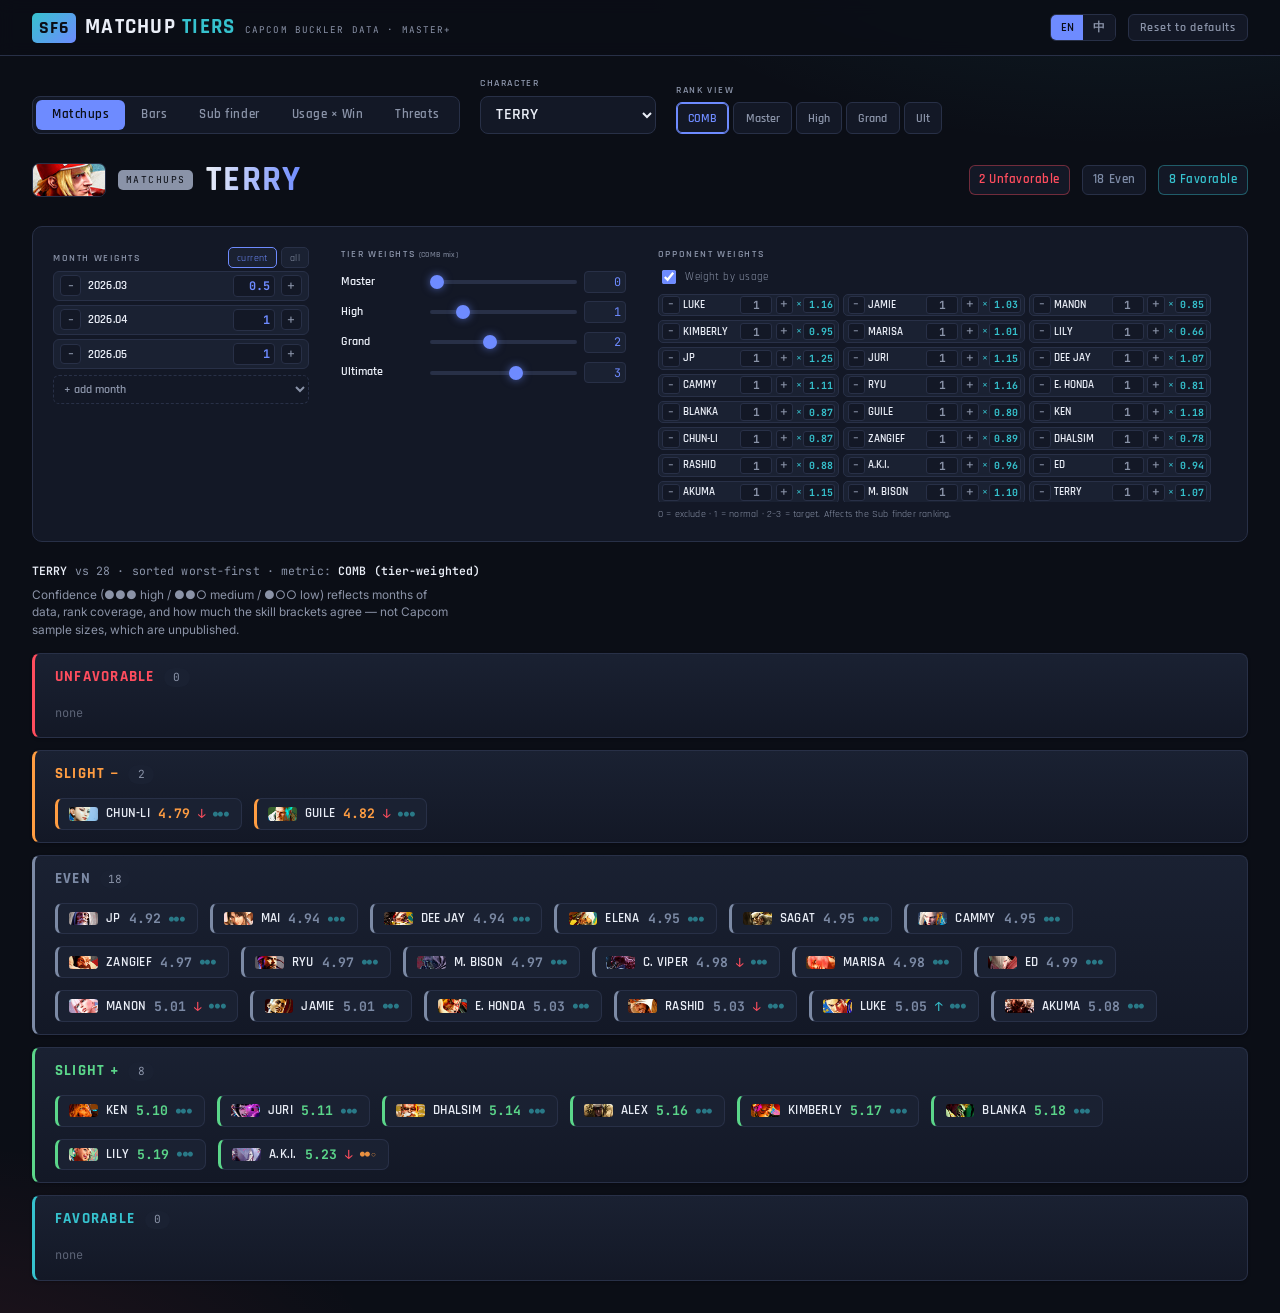
==== commit 4207e7a2: "feat(web): Threats tab — per-character threat-map scatter New 5th view: one point per opponent of th" ====
--- a/web/index.html
+++ b/web/index.html
@@ -32,6 +32,7 @@
       <button role="tab" aria-selected="false" data-view="bars" data-i18n="viewBars">Bars</button>
       <button role="tab" aria-selected="false" data-view="subs" data-i18n="viewSubs">Sub finder</button>
       <button role="tab" aria-selected="false" data-view="scatter" data-i18n="viewScatter">Usage × Win</button>
+      <button role="tab" aria-selected="false" data-view="threats" data-i18n="viewThreats">Threats</button>
     </nav>
     <label class="char-field">
       <span class="control-label" data-i18n="character">Character</span>
--- a/web/style.css
+++ b/web/style.css
@@ -177,7 +177,7 @@
 /* ---------- controls ---------- */
 
 .controls-card {
-  display: grid; grid-template-columns: 1.5fr 1fr auto; gap: var(--space-4); align-items: start;
+  display: grid; grid-template-columns: minmax(10rem, 0.9fr) minmax(13rem, 1fr) minmax(0, 2fr); gap: var(--space-4); align-items: start;
   background: var(--surface); border: 1px solid var(--line); border-radius: var(--radius);
   padding: var(--space-3); margin-bottom: var(--space-3);
 }
@@ -200,7 +200,7 @@
 .opp-usage::-webkit-outer-spin-button, .opp-usage::-webkit-inner-spin-button { -webkit-appearance: none; margin: 0; }
 .slider-val, .opp-val, .month-val, .opp-usage { -moz-appearance: textfield; }
 
-input[type="range"] { -webkit-appearance: none; appearance: none; width: 100%; height: 4px; border-radius: 2px; background: var(--line); cursor: pointer; }
+input[type="range"] { -webkit-appearance: none; appearance: none; width: 100%; min-width: 4rem; height: 4px; border-radius: 2px; background: var(--line); cursor: pointer; }
 input[type="range"]::-webkit-slider-thumb { -webkit-appearance: none; appearance: none; width: 14px; height: 14px; border-radius: 50%; background: var(--accent); border: none; box-shadow: 0 0 8px rgba(110, 139, 255, 0.6); }
 input[type="range"]::-moz-range-thumb { width: 14px; height: 14px; border-radius: 50%; background: var(--accent); border: none; }
 
@@ -544,3 +544,36 @@
 .bars .col-sub { font-family: var(--font-mono); color: var(--text-dim); text-align: right; }
 .bars .col-main.adv { color: var(--adv); }
 .bars .col-main.dis { color: var(--dis); }
+
+/* ---------- character detail card (click any char chip) ---------- */
+.char-card {
+  width: 17rem; max-width: calc(100vw - 1rem);
+  background: linear-gradient(180deg, var(--raised), var(--surface));
+  border: 1px solid var(--line); border-radius: var(--radius);
+  box-shadow: 0 16px 40px rgba(0,0,0,0.55), 0 0 0 1px rgba(110,139,255,0.08);
+  padding: 0.85rem; z-index: 1000;
+  display: flex; flex-direction: column; gap: 0.6rem;
+  animation: cc-in 180ms var(--ease);
+}
+@keyframes cc-in { from { opacity: 0; transform: translateY(-6px) scale(0.97); } to { opacity: 1; transform: none; } }
+.char-card .cc-head { display: flex; align-items: center; gap: 0.5rem; }
+.char-card .cc-avatar { width: 2.4rem; aspect-ratio: 100/46; object-fit: cover; border-radius: 5px; background: var(--surface); flex: none; }
+.char-card .cc-name { font-family: var(--font-display); font-size: 1rem; font-weight: 700; letter-spacing: 0.02em; color: var(--text); flex: 1; }
+.char-card .cc-close { background: none; border: none; color: var(--text-dim); font-size: 1.2rem; line-height: 1; cursor: pointer; padding: 0 0.2rem; }
+.char-card .cc-close:hover { color: var(--text); }
+.char-card .cc-stats { display: flex; gap: 0.5rem; }
+.char-card .cc-stat { flex: 1; background: var(--surface); border: 1px solid var(--line); border-radius: 6px; padding: 0.4rem 0.55rem; display: flex; flex-direction: column; gap: 0.15rem; }
+.char-card .cc-stat-label { font-family: var(--font-display); font-size: 0.56rem; font-weight: 600; letter-spacing: 0.14em; text-transform: uppercase; color: var(--text-dim); }
+.char-card .cc-stat-val { font-family: var(--font-mono); font-size: 1.05rem; font-weight: 700; color: var(--text); }
+.char-card .cc-stat-val.adv { color: var(--t-adv); }
+.char-card .cc-stat-val.dis { color: var(--t-dis); }
+.char-card .cc-mlist { display: flex; align-items: center; gap: 0.4rem; flex-wrap: wrap; }
+.char-card .cc-mhead { font-family: var(--font-display); font-size: 0.56rem; font-weight: 700; letter-spacing: 0.1em; text-transform: uppercase; min-width: 4.2rem; }
+.char-card .cc-mhead.adv { color: var(--t-adv); }
+.char-card .cc-mhead.dis { color: var(--t-dis); }
+.char-card .cc-mini { display: inline-flex; align-items: center; gap: 0.25rem; background: var(--raised); border: 1px solid var(--line); border-radius: 5px; padding: 0.1rem 0.3rem; }
+.char-card .cc-mini img { width: 1.2rem; aspect-ratio: 100/46; object-fit: cover; border-radius: 3px; }
+.char-card .cc-mini b { font-family: var(--font-display); font-size: 0.6rem; font-weight: 600; color: var(--text); }
+.char-card .cc-mini i { font-family: var(--font-mono); font-size: 0.62rem; font-style: normal; color: var(--text-dim); }
+.char-card .cc-go { margin-top: 0.1rem; font-family: var(--font-display); font-size: 0.72rem; font-weight: 700; letter-spacing: 0.04em; color: var(--accent); background: rgba(110,139,255,0.12); border: 1px solid rgba(110,139,255,0.4); border-radius: 6px; padding: 0.4rem; cursor: pointer; transition: background var(--dur) var(--ease); }
+.char-card .cc-go:hover { background: rgba(110,139,255,0.22); }
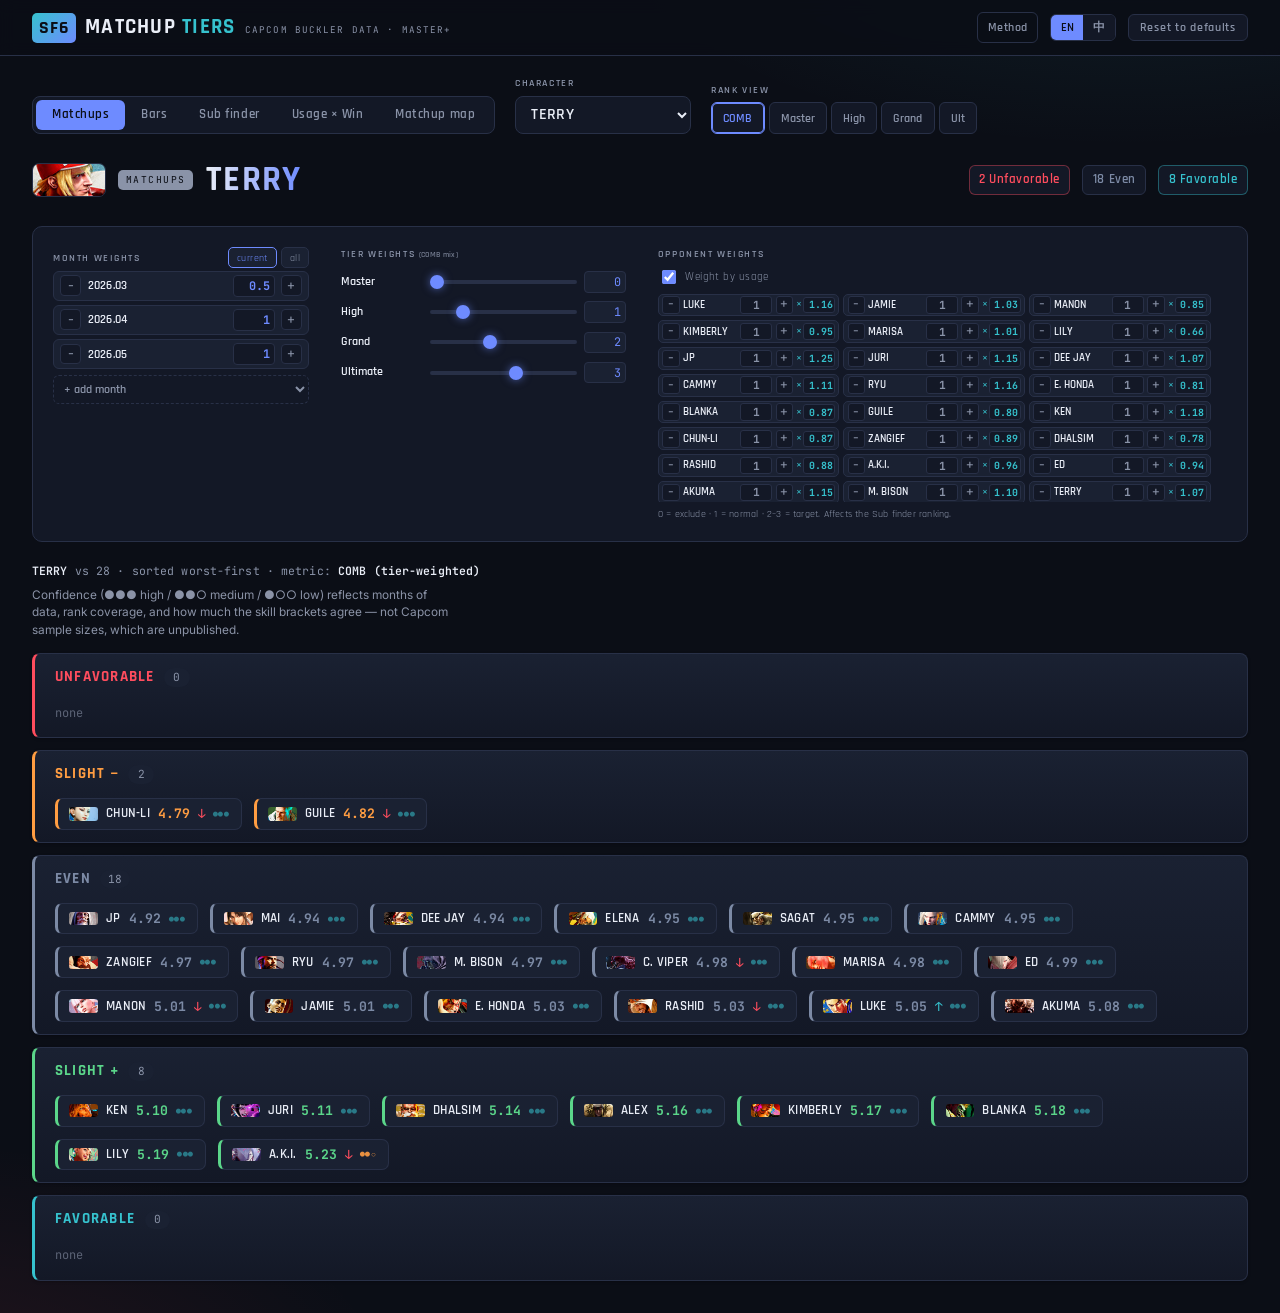
==== commit 4fb09e91: "feat(web): topbar Method link to docs/METHOD.md Surface the algorithm in-app: a 'Method / 方法' link i" ====
--- a/web/index.html
+++ b/web/index.html
@@ -18,6 +18,7 @@
       <span class="brand-kicker" data-i18n="kicker">CAPCOM BUCKLER DATA · MASTER+</span>
     </div>
     <div class="topbar-right">
+      <a class="alt-link" href="https://github.com/JiahaoXu10Arthur/sf6-matchup/blob/main/docs/METHOD.md" target="_blank" rel="noopener" data-i18n="methodLink">Method</a>
       <div class="lang-switch" role="group" aria-label="Language">
         <button data-lang="en" class="active">EN</button>
         <button data-lang="zh">中</button>
--- a/web/style.css
+++ b/web/style.css
@@ -567,13 +567,13 @@
 .char-card .cc-stat-val { font-family: var(--font-mono); font-size: 1.05rem; font-weight: 700; color: var(--text); }
 .char-card .cc-stat-val.adv { color: var(--t-adv); }
 .char-card .cc-stat-val.dis { color: var(--t-dis); }
-.char-card .cc-mlist { display: flex; align-items: center; gap: 0.4rem; flex-wrap: wrap; }
-.char-card .cc-mhead { font-family: var(--font-display); font-size: 0.56rem; font-weight: 700; letter-spacing: 0.1em; text-transform: uppercase; min-width: 4.2rem; }
+.char-card .cc-mlist { display: grid; grid-template-columns: 1fr 1fr; gap: 0.35rem; align-items: stretch; }
+.char-card .cc-mhead { grid-column: 1 / -1; font-family: var(--font-display); font-size: 0.56rem; font-weight: 700; letter-spacing: 0.1em; text-transform: uppercase; }
 .char-card .cc-mhead.adv { color: var(--t-adv); }
 .char-card .cc-mhead.dis { color: var(--t-dis); }
-.char-card .cc-mini { display: inline-flex; align-items: center; gap: 0.25rem; background: var(--raised); border: 1px solid var(--line); border-radius: 5px; padding: 0.1rem 0.3rem; }
-.char-card .cc-mini img { width: 1.2rem; aspect-ratio: 100/46; object-fit: cover; border-radius: 3px; }
-.char-card .cc-mini b { font-family: var(--font-display); font-size: 0.6rem; font-weight: 600; color: var(--text); }
-.char-card .cc-mini i { font-family: var(--font-mono); font-size: 0.62rem; font-style: normal; color: var(--text-dim); }
+.char-card .cc-mini { display: flex; align-items: center; gap: 0.25rem; min-width: 0; background: var(--raised); border: 1px solid var(--line); border-radius: 5px; padding: 0.18rem 0.35rem; }
+.char-card .cc-mini img { width: 1.2rem; aspect-ratio: 100/46; object-fit: cover; border-radius: 3px; flex: none; }
+.char-card .cc-mini b { font-family: var(--font-display); font-size: 0.6rem; font-weight: 600; color: var(--text); white-space: nowrap; overflow: hidden; text-overflow: ellipsis; }
+.char-card .cc-mini i { font-family: var(--font-mono); font-size: 0.62rem; font-style: normal; color: var(--text-dim); margin-left: auto; flex: none; }
 .char-card .cc-go { margin-top: 0.1rem; font-family: var(--font-display); font-size: 0.72rem; font-weight: 700; letter-spacing: 0.04em; color: var(--accent); background: rgba(110,139,255,0.12); border: 1px solid rgba(110,139,255,0.4); border-radius: 6px; padding: 0.4rem; cursor: pointer; transition: background var(--dur) var(--ease); }
 .char-card .cc-go:hover { background: rgba(110,139,255,0.22); }
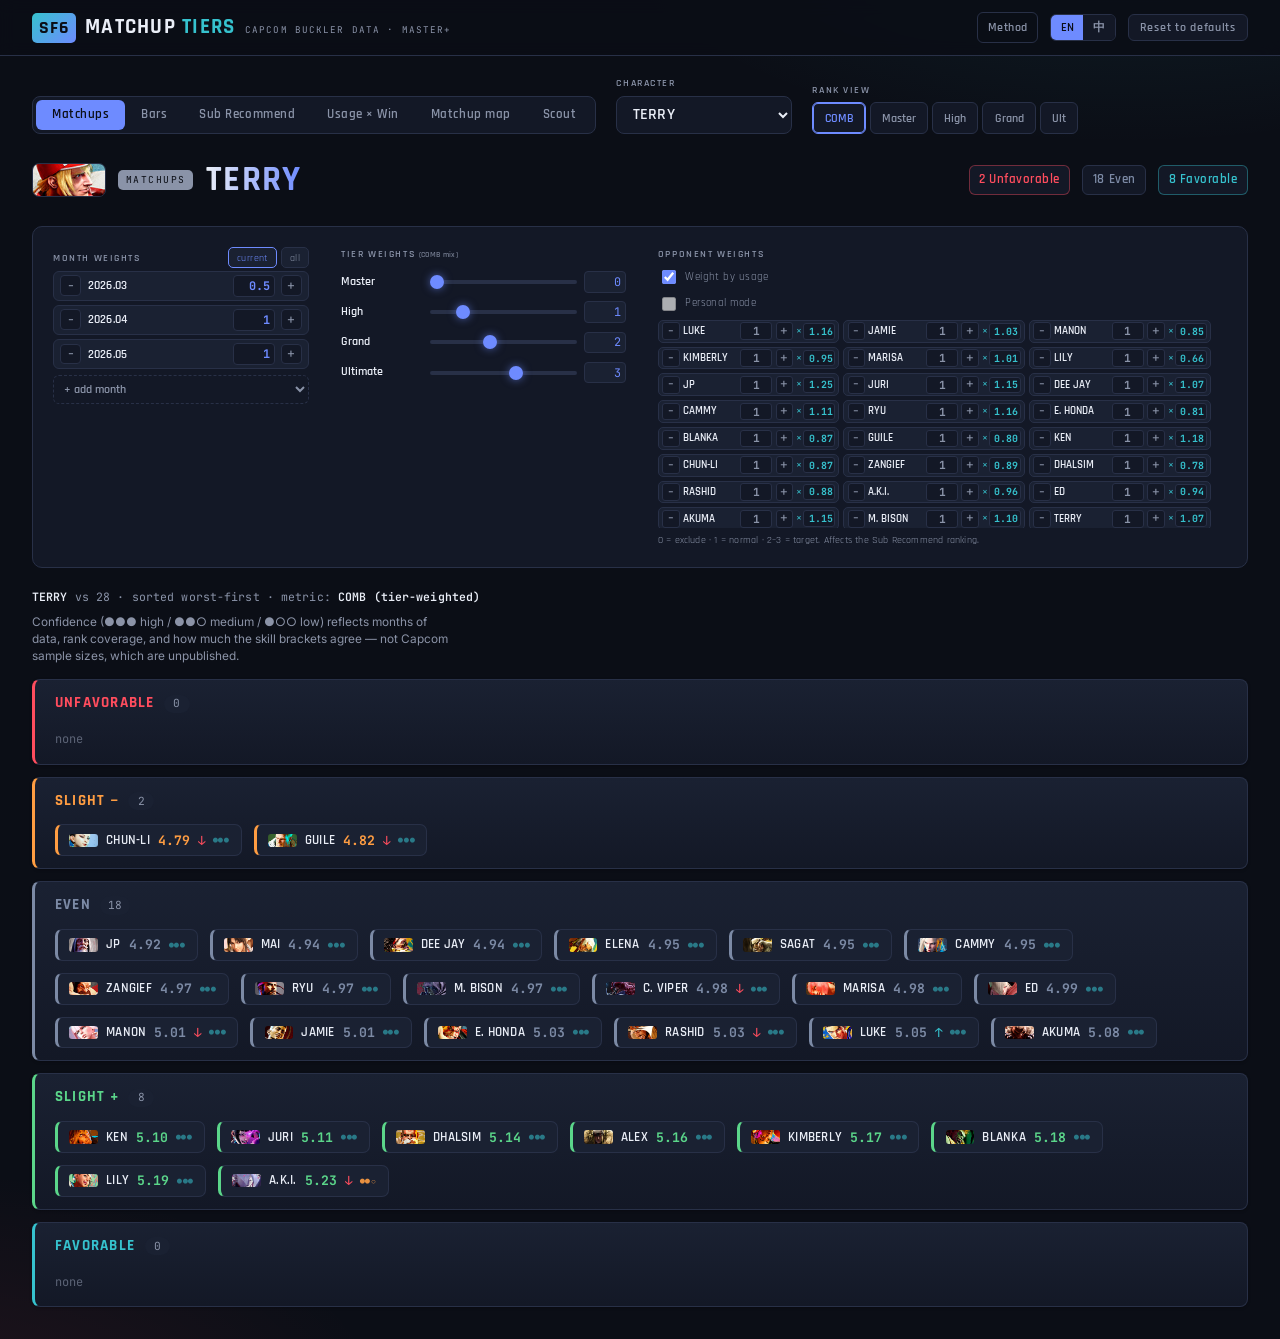
==== commit e3f70c0b: "feat: Personal-mode toggle + activeRow/activeUsage selectors" ====
--- a/web/index.html
+++ b/web/index.html
@@ -34,6 +34,7 @@
       <button role="tab" aria-selected="false" data-view="subs" data-i18n="viewSubs">Sub finder</button>
       <button role="tab" aria-selected="false" data-view="scatter" data-i18n="viewScatter">Usage × Win</button>
       <button role="tab" aria-selected="false" data-view="threats" data-i18n="viewThreats">Threats</button>
+      <button role="tab" aria-selected="false" data-view="scout" data-i18n="viewScout">Scout</button>
     </nav>
     <label class="char-field">
       <span class="control-label" data-i18n="character">Character</span>
@@ -81,6 +82,8 @@
         <span class="control-label" data-i18n="exclude">Exclude characters</span>
         <label class="usage-toggle"><input type="checkbox" id="usage-toggle" checked>
           <span data-i18n="usageWeight">Weight by usage</span></label>
+        <label class="usage-toggle personal-toggle"><input type="checkbox" id="personal-toggle" disabled>
+          <span data-i18n="personalMode">Personal mode</span></label>
         <div class="exclude-chips" id="exclude-chips"></div>
         <small class="exclude-hint" data-i18n="excludeHint">drop low-sample opponents</small>
       </div>
@@ -94,6 +97,7 @@
 
   <script src="i18n.js"></script>
   <script src="scoring.js"></script>
+  <script src="scout.js"></script>
   <script src="app.js"></script>
 </body>
 </html>
--- a/web/style.css
+++ b/web/style.css
@@ -112,10 +112,12 @@
 }
 .control-label small { letter-spacing: 0.04em; text-transform: none; opacity: 0.8; }
 
-.view-switch { display: flex; background: var(--surface); border: 1px solid var(--line); border-radius: 8px; padding: 3px; }
+.view-switch { display: flex; background: var(--surface); border: 1px solid var(--line); border-radius: 8px; padding: 3px; max-width: 100%; overflow-x: auto; scrollbar-width: none; }
+.view-switch::-webkit-scrollbar { display: none; }
 .view-switch button {
   font-family: var(--font-display); font-size: 0.82rem; font-weight: 600; letter-spacing: 0.04em;
   padding: 0.4rem 1rem; border: none; border-radius: 6px; background: none; color: var(--text-dim); cursor: pointer;
+  flex: 0 0 auto; white-space: nowrap;
   transition: background var(--dur) var(--ease), color var(--dur) var(--ease);
 }
 .view-switch button.active { background: var(--accent); color: #0B0E16; }
@@ -384,7 +386,7 @@
 .lb-head .lb-corr, .lb-head .lb-shared { text-align: right; }
 
 /* sortable column headers */
-.lb-sort { cursor: pointer; transition: color var(--dur) var(--ease); }
+.lb-sort { cursor: pointer; white-space: nowrap; transition: color var(--dur) var(--ease); }
 .lb-sort:hover { color: var(--text); }
 .lb-sort.active { color: var(--accent); }
 
@@ -462,7 +464,7 @@
   --dis-deep: oklch(52% 0.16 40);
   --even-line: oklch(50% 0.04 265);
   --name-col: 10rem;
-  --num-col: 12.6rem;
+  --num-col: 9rem;
 }
 
 .bars .kpis { display: flex; gap: var(--space-2); margin-bottom: var(--space-3); flex-wrap: wrap; }
@@ -537,7 +539,7 @@
   box-shadow: 0 0 10px oklch(68% 0.19 40 / 0.25);
 }
 .bars .nums {
-  display: flex; justify-content: flex-end; gap: 0.7rem;
+  display: grid; grid-template-columns: 3rem 5.4rem; gap: 0.6rem;
   font-variant-numeric: tabular-nums; white-space: nowrap; font-size: 0.78rem;
 }
 .bars .col-main { font-family: var(--font-mono); font-weight: 700; text-align: right; font-size: 0.85rem; }
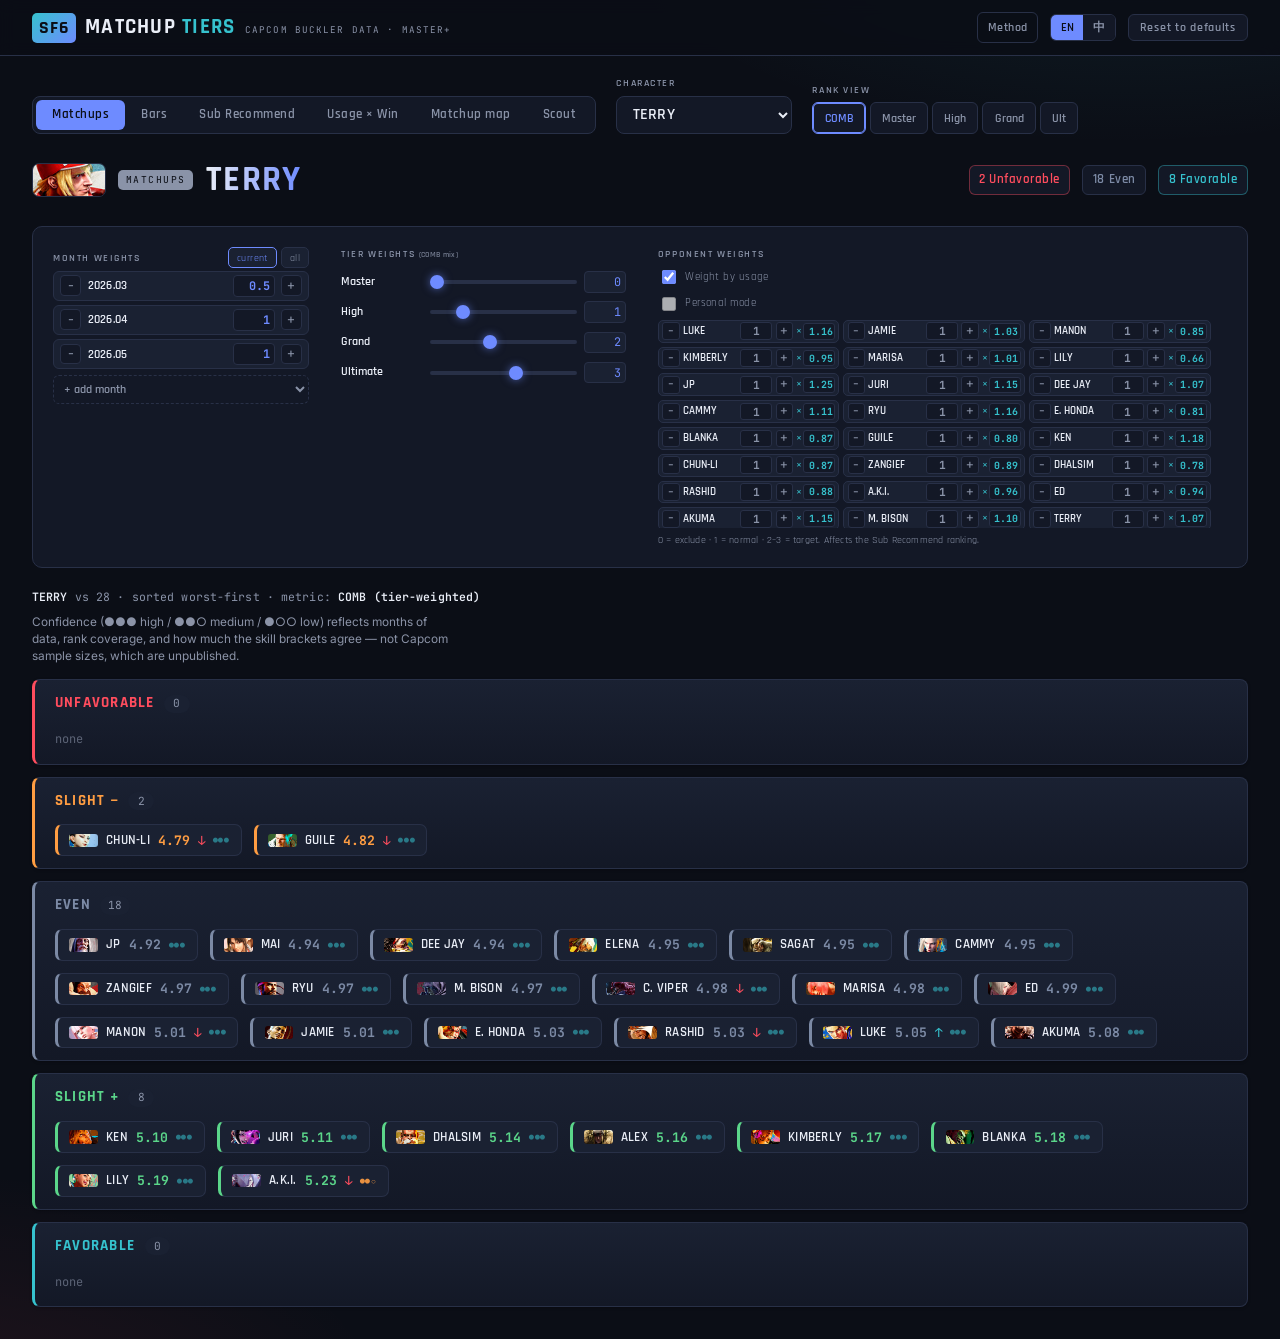
==== commit 6810c4f3: "feat(scout): IndexedDB store module for roster persistence" ====
--- a/web/index.html
+++ b/web/index.html
@@ -98,6 +98,7 @@
   <script src="i18n.js"></script>
   <script src="scoring.js"></script>
   <script src="scout.js"></script>
+  <script src="store.js"></script>
   <script src="app.js"></script>
 </body>
 </html>
--- a/web/style.css
+++ b/web/style.css
@@ -579,3 +579,124 @@
 .char-card .cc-mini i { font-family: var(--font-mono); font-size: 0.62rem; font-style: normal; color: var(--text-dim); margin-left: auto; flex: none; }
 .char-card .cc-go { margin-top: 0.1rem; font-family: var(--font-display); font-size: 0.72rem; font-weight: 700; letter-spacing: 0.04em; color: var(--accent); background: rgba(110,139,255,0.12); border: 1px solid rgba(110,139,255,0.4); border-radius: 6px; padding: 0.4rem; cursor: pointer; transition: background var(--dur) var(--ease); }
 .char-card .cc-go:hover { background: rgba(110,139,255,0.22); }
+
+/* ---------- Personal Scout view ---------- */
+.scout-inputs { display: grid; grid-template-columns: 1fr 1fr; gap: var(--space-3); margin: var(--space-2) 0 var(--space-3); }
+.scout-inputs.compact { grid-template-columns: 1fr 1fr; margin: 0 0 var(--space-2); }
+.scout-method {
+  display: flex; gap: 0.7rem; background: linear-gradient(180deg, var(--raised), var(--surface));
+  border: 1px solid var(--line); border-radius: var(--radius); padding: var(--space-2);
+}
+.scout-step {
+  flex: none; width: 1.5rem; height: 1.5rem; border-radius: 50%;
+  display: grid; place-items: center; font-family: var(--font-display); font-weight: 700;
+  font-size: 0.8rem; color: var(--accent); border: 1px solid rgba(110,139,255,0.45);
+  background: rgba(110,139,255,0.1);
+}
+.scout-method-body { display: flex; flex-direction: column; gap: 0.4rem; min-width: 0; flex: 1; }
+.scout-method-title { font-family: var(--font-display); font-size: 0.85rem; font-weight: 700; letter-spacing: 0.02em; color: var(--text); }
+.scout-method-hint { margin: 0; font-size: 0.72rem; line-height: 1.45; color: var(--text-dim); }
+.scout-bm {
+  align-self: flex-start; font-family: var(--font-display); font-size: 0.8rem; font-weight: 700;
+  letter-spacing: 0.03em; color: #0B0E16; background: var(--accent); border: none; border-radius: 7px;
+  padding: 0.5rem 0.85rem; cursor: grab; text-decoration: none; box-shadow: 0 4px 14px rgba(110,139,255,0.3);
+  transition: transform var(--dur) var(--ease), box-shadow var(--dur) var(--ease);
+}
+.scout-bm:hover { transform: translateY(-1px); box-shadow: 0 8px 22px rgba(110,139,255,0.45); }
+.scout-bm:active { cursor: grabbing; }
+.scout-paste {
+  width: 100%; box-sizing: border-box; resize: vertical; background: var(--bg); color: var(--text);
+  border: 1px solid var(--line); border-radius: 6px; padding: 0.5rem; font-family: var(--font-mono); font-size: 0.72rem;
+}
+.scout-paste:focus { border-color: var(--accent); outline: none; }
+.scout-paste-row { display: flex; align-items: center; gap: 0.6rem; flex-wrap: wrap; }
+.scout-go {
+  font-family: var(--font-display); font-size: 0.8rem; font-weight: 700; letter-spacing: 0.03em;
+  color: #0B0E16; background: var(--t-adv); border: none; border-radius: 7px; padding: 0.45rem 1rem; cursor: pointer;
+  transition: filter var(--dur) var(--ease);
+}
+.scout-go:hover { filter: brightness(1.1); }
+.scout-upload { font-family: var(--font-mono); font-size: 0.72rem; color: var(--text-dim); cursor: pointer; border-bottom: 1px dashed var(--line); }
+.scout-upload:hover { color: var(--text); border-color: var(--accent); }
+
+.scout-msg { font-family: var(--font-mono); font-size: 0.74rem; margin: 0 0 var(--space-2); padding: 0.4rem 0.6rem; border-radius: 6px; }
+.scout-msg.ok { color: var(--t-adv); background: rgba(54,194,206,0.08); border: 1px solid rgba(54,194,206,0.25); }
+.scout-msg.err { color: var(--t-dis); background: rgba(255,77,94,0.08); border: 1px solid rgba(255,77,94,0.25); }
+
+.sc-bar {
+  display: flex; align-items: center; gap: 0.6rem; flex-wrap: wrap; margin-bottom: var(--space-2);
+  padding: 0.55rem 0.7rem; background: var(--surface); border: 1px solid var(--line); border-radius: 8px;
+}
+.sc-count { font-family: var(--font-mono); font-size: 0.8rem; color: var(--text-dim); }
+.sc-count b { font-family: var(--font-display); font-size: 1rem; color: var(--text); }
+.sc-playing { font-family: var(--font-mono); font-size: 0.7rem; color: var(--text-dim); }
+.sc-mychars { display: flex; gap: 0.35rem; flex-wrap: wrap; }
+.sc-mychar {
+  font-family: var(--font-display); font-size: 0.72rem; font-weight: 600; color: var(--text-dim);
+  background: var(--raised); border: 1px solid var(--line); border-radius: 6px; padding: 0.25rem 0.55rem; cursor: pointer;
+  transition: color var(--dur) var(--ease), border-color var(--dur) var(--ease);
+}
+.sc-mychar i { font-family: var(--font-mono); font-style: normal; font-size: 0.62rem; color: var(--text-dim); margin-left: 0.25rem; }
+.sc-mychar:hover { color: var(--text); }
+.sc-mychar.active { color: var(--accent); border-color: var(--accent); box-shadow: inset 0 0 0 1px var(--accent); }
+.sc-actions { margin-left: auto; display: flex; gap: 0.4rem; }
+.sc-action {
+  font-family: var(--font-display); font-size: 0.7rem; font-weight: 600; letter-spacing: 0.02em;
+  color: var(--text-dim); background: transparent; border: 1px solid var(--line); border-radius: 6px;
+  padding: 0.28rem 0.6rem; cursor: pointer; transition: color var(--dur) var(--ease), border-color var(--dur) var(--ease);
+}
+.sc-action:hover { color: var(--text); border-color: var(--accent); }
+.sc-action.danger:hover { color: var(--t-dis); border-color: var(--t-dis); }
+.sc-addpanel { margin-bottom: var(--space-2); }
+
+.sc-headline-wrap { margin-bottom: var(--space-2); }
+.sc-headline { font-family: var(--font-display); font-size: 0.95rem; font-weight: 700; letter-spacing: 0.02em; }
+.sc-headline.dis { color: var(--t-dis); }
+.sc-headline.adv { color: var(--t-adv); }
+
+.sc-table { display: flex; flex-direction: column; gap: 2px; }
+.sc-row {
+  display: grid; grid-template-columns: minmax(8rem,1.4fr) 3.4rem 3.4rem minmax(8.5rem,1.3fr) 3.8rem minmax(7rem,1fr) minmax(6rem,1fr);
+  align-items: center; gap: 0.6rem; width: 100%; text-align: left;
+  background: var(--surface); border: 1px solid var(--line-soft); border-radius: 7px; padding: 0.5rem 0.7rem;
+  font-family: var(--font-mono); font-size: 0.78rem; font-variant-numeric: tabular-nums; color: var(--text);
+  cursor: pointer; transition: border-color var(--dur) var(--ease), background var(--dur) var(--ease);
+}
+button.sc-row:hover { border-color: var(--accent); background: var(--raised); }
+.sc-head {
+  background: transparent; border: none; cursor: default; padding-bottom: 0.2rem;
+  font-family: var(--font-display); font-size: 0.6rem; font-weight: 700; letter-spacing: 0.12em;
+  text-transform: uppercase; color: var(--text-dim);
+}
+.sc-opp { display: flex; align-items: center; gap: 0.45rem; font-family: var(--font-display); font-weight: 600; font-size: 0.85rem; min-width: 0; }
+.sc-head .sc-opp { font-size: 0.6rem; font-weight: 700; }
+.sc-avatar { width: 1.6rem; aspect-ratio: 100/46; object-fit: cover; border-radius: 3px; flex: none; }
+.sc-raw, .sc-wl, .sc-base { color: var(--text-dim); }
+.sc-shrunk { color: var(--text); }
+.sc-shrunk small { color: var(--text-dim); font-size: 0.66rem; }
+.sc-verdict { font-family: var(--font-display); font-size: 0.68rem; font-weight: 700; letter-spacing: 0.02em; white-space: nowrap; }
+.sc-verdict.dis { color: var(--t-dis); }
+.sc-verdict.adv { color: var(--t-adv); }
+.sc-verdict.even { color: var(--text-dim); }
+.sc-verdict.dim { color: var(--text-dim); opacity: 0.75; }
+.sc-pocket { font-family: var(--font-mono); font-size: 0.72rem; color: var(--text-dim); }
+.sc-pocket-go { font-family: var(--font-display); font-size: 0.72rem; font-weight: 600; color: var(--accent); background: rgba(110,139,255,0.1); border: 1px solid rgba(110,139,255,0.35); border-radius: 5px; padding: 0.15rem 0.4rem; cursor: pointer; white-space: nowrap; }
+.sc-pocket-go i { font-style: normal; color: var(--t-adv); }
+.sc-pocket-go:hover { background: rgba(110,139,255,0.2); }
+
+@media (max-width: 720px) {
+  .scout-inputs, .scout-inputs.compact { grid-template-columns: 1fr; }
+  .sc-row { grid-template-columns: minmax(6rem,1.3fr) 3rem minmax(6rem,1fr) minmax(6rem,1fr); }
+  .sc-raw, .sc-base, .sc-head .sc-raw, .sc-head .sc-base, .sc-pocket { display: none; }
+  .sc-actions { margin-left: 0; }
+}
+
+/* personal-mode annotations on tiers/bars */
+.chip-personal { font-family: var(--font-mono); font-size: 0.64rem; font-weight: 700; margin-left: 0.2rem; }
+.chip-personal.up, .col-personal.up { color: var(--t-adv); }
+.chip-personal.dn, .col-personal.dn { color: var(--t-dis); }
+.chip-personal.even, .col-personal.even { color: var(--text-dim); }
+.bars.personal .nums { grid-template-columns: 3rem 5.4rem 4rem; }
+.bars .col-personal { font-family: var(--font-mono); font-size: 0.74rem; text-align: right; color: var(--text-dim); }
+.scout-method-hint a { color: var(--accent); text-decoration: underline; text-underline-offset: 2px; }
+.scout-method-hint a:hover { color: var(--text); }
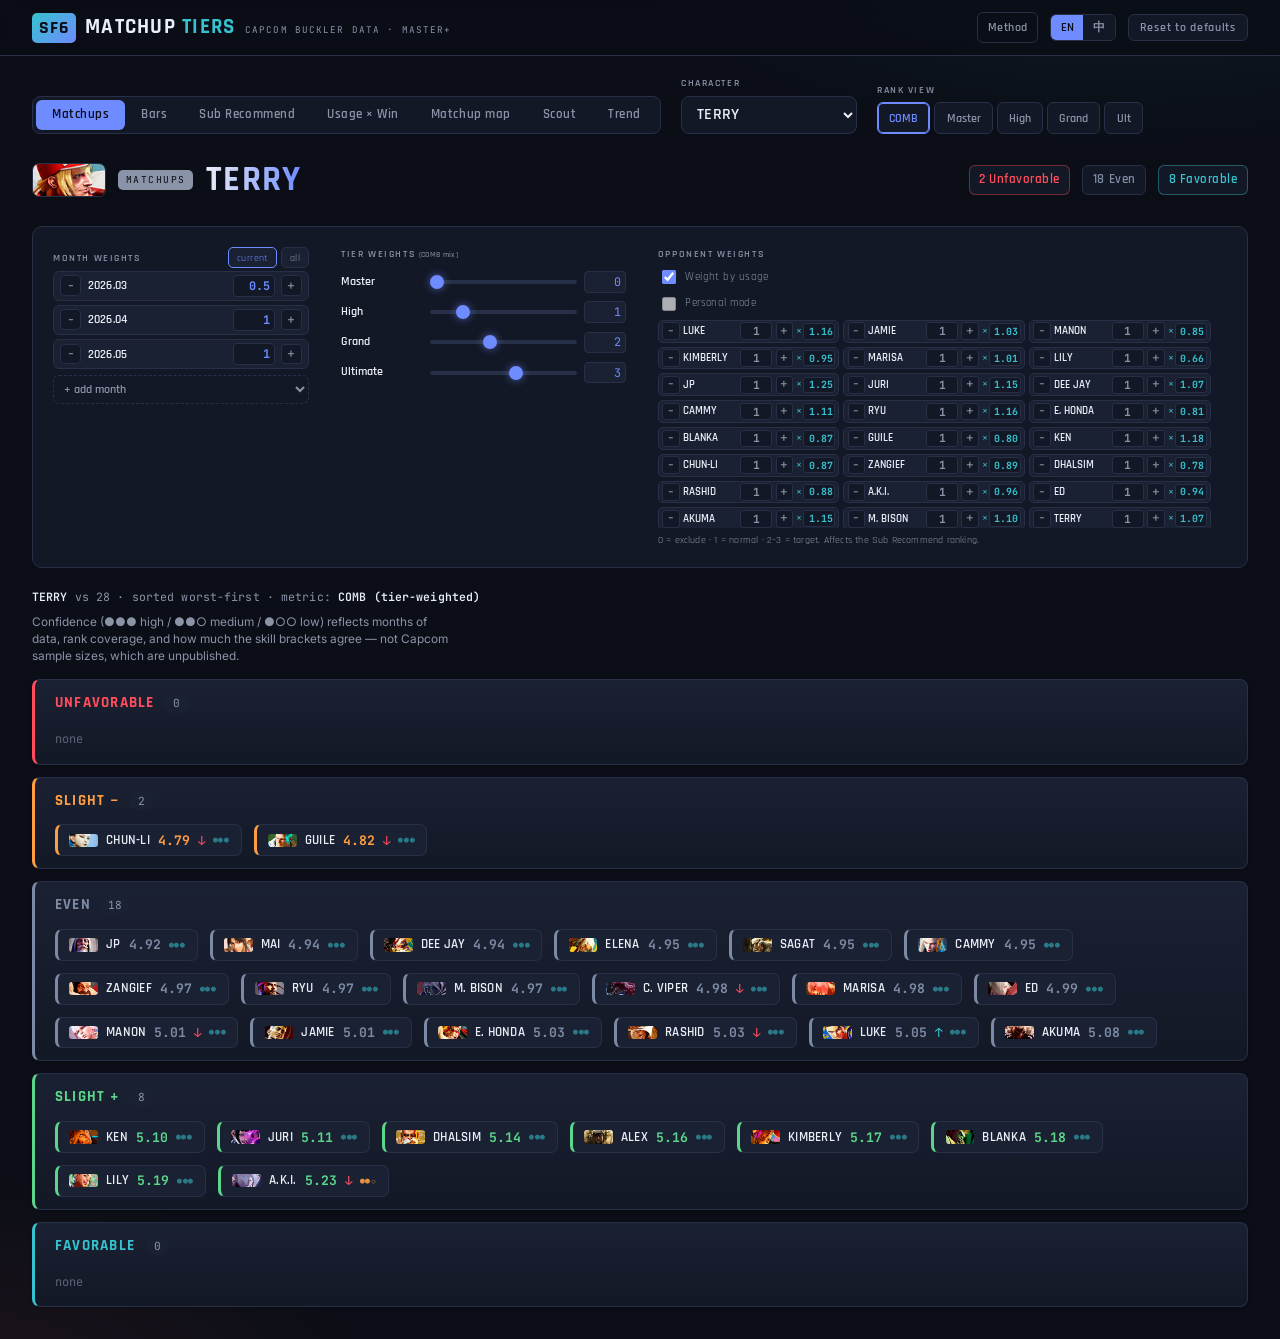
==== commit 02c917d5: "feat(scout): Trend view — per-month win-rate over time" ====
--- a/web/index.html
+++ b/web/index.html
@@ -35,6 +35,7 @@
       <button role="tab" aria-selected="false" data-view="scatter" data-i18n="viewScatter">Usage × Win</button>
       <button role="tab" aria-selected="false" data-view="threats" data-i18n="viewThreats">Threats</button>
       <button role="tab" aria-selected="false" data-view="scout" data-i18n="viewScout">Scout</button>
+      <button role="tab" aria-selected="false" data-view="trend" data-i18n="viewTrend">Trend</button>
     </nav>
     <label class="char-field">
       <span class="control-label" data-i18n="character">Character</span>
--- a/web/style.css
+++ b/web/style.css
@@ -656,7 +656,7 @@
 
 .sc-table { display: flex; flex-direction: column; gap: 2px; }
 .sc-row {
-  display: grid; grid-template-columns: minmax(8rem,1.4fr) 3.4rem 3.4rem minmax(8.5rem,1.3fr) 3.8rem minmax(7rem,1fr) minmax(6rem,1fr);
+  display: grid; grid-template-columns: minmax(8rem,1.4fr) 3.4rem 3.4rem minmax(8.5rem,1.3fr) 3.8rem 3.6rem minmax(7rem,1fr) minmax(6rem,1fr);
   align-items: center; gap: 0.6rem; width: 100%; text-align: left;
   background: var(--surface); border: 1px solid var(--line-soft); border-radius: 7px; padding: 0.5rem 0.7rem;
   font-family: var(--font-mono); font-size: 0.78rem; font-variant-numeric: tabular-nums; color: var(--text);
@@ -683,11 +683,14 @@
 .sc-pocket-go { font-family: var(--font-display); font-size: 0.72rem; font-weight: 600; color: var(--accent); background: rgba(110,139,255,0.1); border: 1px solid rgba(110,139,255,0.35); border-radius: 5px; padding: 0.15rem 0.4rem; cursor: pointer; white-space: nowrap; }
 .sc-pocket-go i { font-style: normal; color: var(--t-adv); }
 .sc-pocket-go:hover { background: rgba(110,139,255,0.2); }
+.sc-dpatch { font-family: var(--font-mono); font-size: 0.72rem; color: var(--text-dim); }
+.sc-dpatch.up { color: var(--t-adv); }
+.sc-dpatch.dn { color: var(--t-dis); }
 
 @media (max-width: 720px) {
   .scout-inputs, .scout-inputs.compact { grid-template-columns: 1fr; }
   .sc-row { grid-template-columns: minmax(6rem,1.3fr) 3rem minmax(6rem,1fr) minmax(6rem,1fr); }
-  .sc-raw, .sc-base, .sc-head .sc-raw, .sc-head .sc-base, .sc-pocket { display: none; }
+  .sc-raw, .sc-base, .sc-dpatch, .sc-head .sc-raw, .sc-head .sc-base, .sc-pocket { display: none; }
   .sc-actions { margin-left: 0; }
 }
 
@@ -700,3 +703,22 @@
 .bars .col-personal { font-family: var(--font-mono); font-size: 0.74rem; text-align: right; color: var(--text-dim); }
 .scout-method-hint a { color: var(--accent); text-decoration: underline; text-underline-offset: 2px; }
 .scout-method-hint a:hover { color: var(--text); }
+
+/* roster picker + manage panel */
+.sc-profile { font-family: var(--font-display); font-size: 0.8rem; font-weight: 600; background: var(--raised); color: var(--text); border: 1px solid var(--line); border-radius: 6px; padding: 0.25rem 0.5rem; }
+.sc-profile-name { font-family: var(--font-display); font-weight: 700; color: var(--text); }
+.roster-manage { margin-top: var(--space-2); border-top: 1px solid var(--line); padding-top: var(--space-2); }
+.rm-head { display: flex; justify-content: space-between; align-items: center; font-family: var(--font-display); font-size: 0.7rem; letter-spacing: 0.1em; text-transform: uppercase; color: var(--text-dim); margin-bottom: 0.4rem; }
+.rm-actions { display: flex; gap: 0.4rem; }
+.rm-actions button, .rm-import { font-family: var(--font-display); font-size: 0.7rem; color: var(--text-dim); background: transparent; border: 1px solid var(--line); border-radius: 6px; padding: 0.2rem 0.5rem; cursor: pointer; }
+.rm-actions button:hover, .rm-import:hover { color: var(--text); border-color: var(--accent); }
+.rm-row { display: grid; grid-template-columns: minmax(6rem,1.3fr) 5rem 2.5rem minmax(6rem,1fr) 1.6rem 1.6rem; gap: 0.5rem; align-items: center; padding: 0.3rem 0; font-family: var(--font-mono); font-size: 0.72rem; }
+.rm-name { background: var(--bg); color: var(--text); border: 1px solid var(--line); border-radius: 5px; padding: 0.2rem 0.4rem; font-family: var(--font-display); font-weight: 600; }
+.rm-id, .rm-count, .rm-span { color: var(--text-dim); }
+.rm-self, .rm-del { background: transparent; border: 1px solid var(--line); border-radius: 5px; color: var(--text-dim); cursor: pointer; }
+.rm-self.on { color: var(--t-adv); border-color: var(--t-adv); }
+.rm-del:hover { color: var(--t-dis); border-color: var(--t-dis); }
+
+/* trend (over-time) line chart — reuses .scatter tick/grid/axis-ref/pt styles */
+.scatter.trend .trend-line { stroke: var(--accent); stroke-width: 2.5; }
+.scatter.trend .pt circle { fill: var(--accent); }
